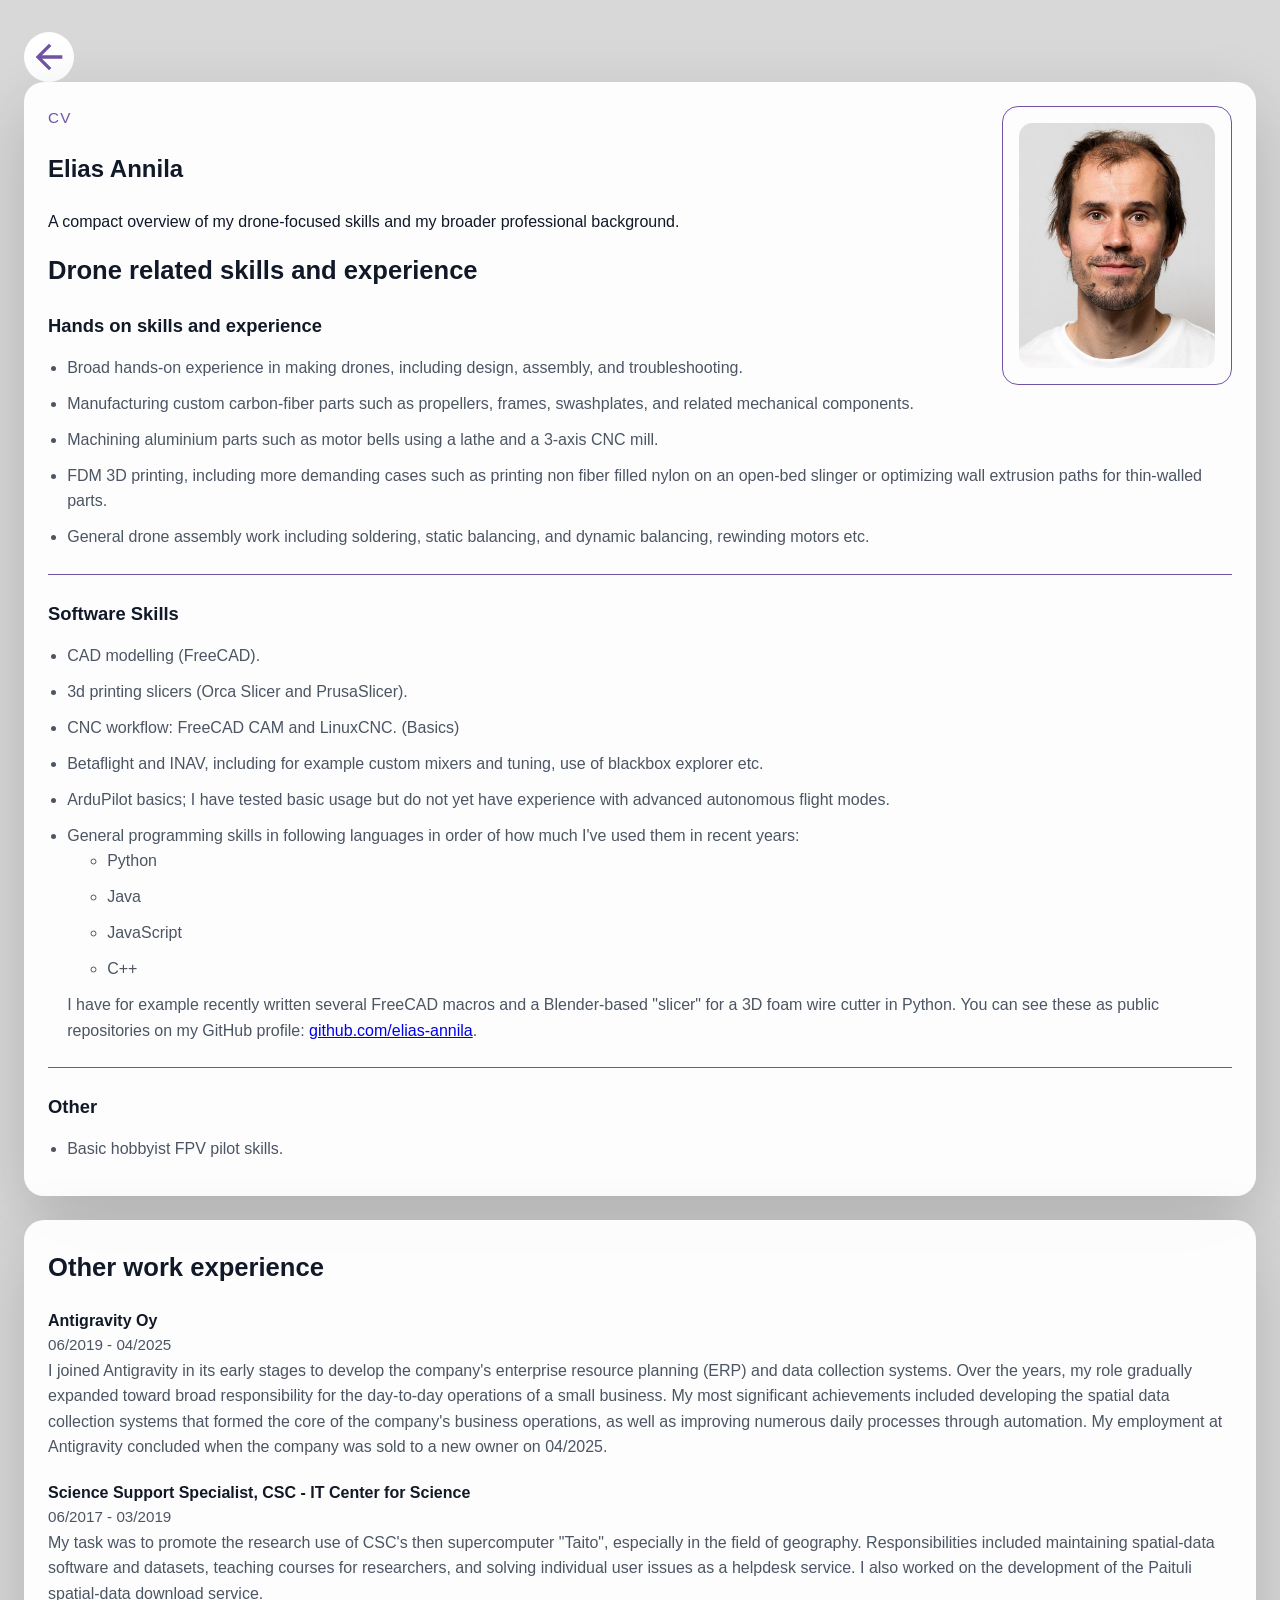
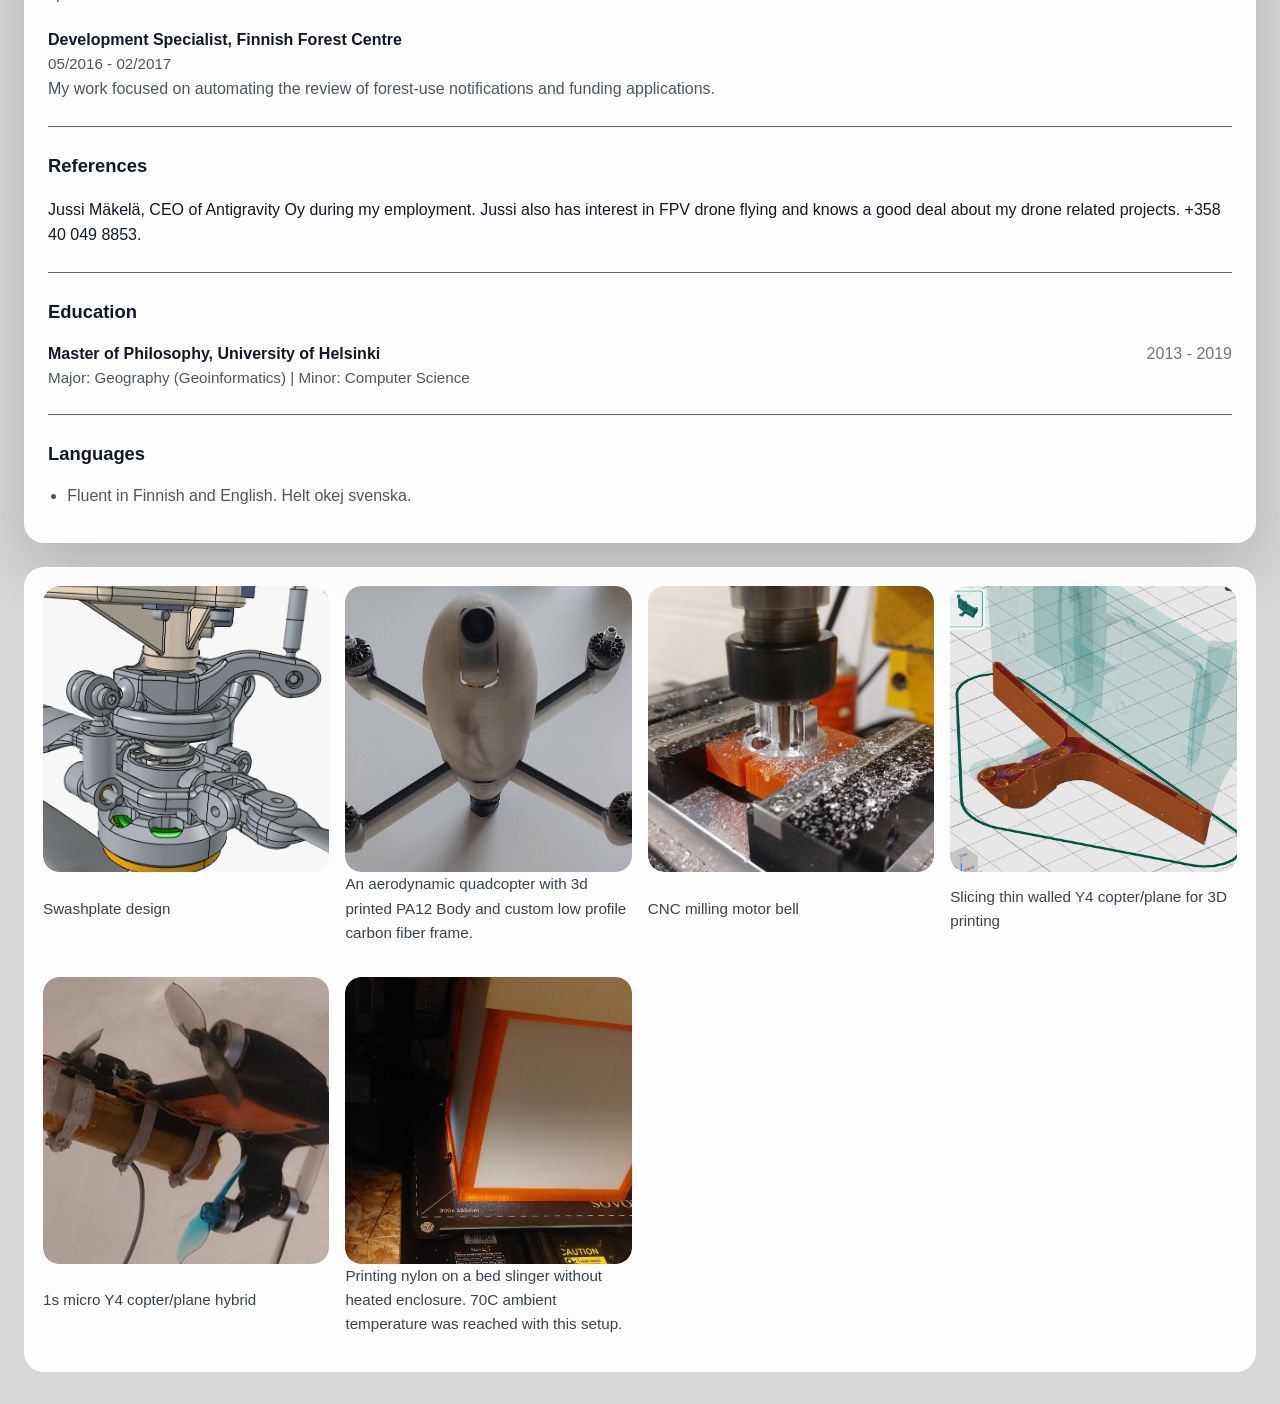
==== CV/index.html @ 9fe2676d "Initial commit with gitignore" ====
<!DOCTYPE html>
<html lang="en">
<head>
  <meta charset="UTF-8">
  <meta name="viewport" content="width=device-width, initial-scale=1.0">
  <title>Elias Annila - CV</title>
  <link rel="stylesheet" href="../styles.css">
  <script defer src="../script.js"></script>
</head>
<body>
  <main class="cv-page">
<a class="cv-home-link" href="../index.html" aria-label="Go back to start page">
  <svg xmlns="http://www.w3.org/2000/svg" viewBox="0 0 24 24" fill="currentColor">
    <path d="M20 11H7.83l5.59-5.59L12 4l-8 8 8 8 1.41-1.41L7.83 13H20v-2z"/>
  </svg>
</a>
    <div class="cv-layout">

     
      <div class="cv-sections">
        <section class="cv-card">
              <div class="cv-hero-copy">
        <aside class="cv-portrait-card cv-hero-portrait" aria-label="Portrait photo">
          <img src="EliasAnnila.jpeg" alt="Elias Annila portrait" class="cv-portrait-image">
        </aside>
                <p class="eyebrow">CV</p>
          <h1>Elias Annila</h1>
          <p>
            A compact overview of my drone-focused skills and my broader professional background.
          </p>
        </div>

      
          <div class="cv-section-header">
            <h2>Drone related skills and experience</h2>
          </div>

          <div class="cv-block">
            <h3>Hands on skills and experience</h3>
            <ul class="cv-list">
              <li>Broad hands-on experience in making drones, including design, assembly, and troubleshooting.</li>
              <li>Manufacturing custom carbon-fiber parts such as propellers, frames, swashplates, and related mechanical components.</li>
              <li>Machining aluminium parts such as motor bells using a lathe and a 3-axis CNC mill.</li>
              <li>FDM 3D printing, including more demanding cases such as printing non fiber filled nylon on an open-bed slinger or optimizing wall extrusion paths for thin-walled parts.</li>
              <li>General drone assembly work including soldering, static balancing, and dynamic balancing, rewinding motors etc.</li>
            </ul>
          </div>

          <div class="cv-block">
            <h3>Software Skills</h3>
            <ul class="cv-list">
              <li>CAD modelling (FreeCAD).</li>
              <li>3d printing slicers (Orca Slicer and PrusaSlicer).</li>
              <li>CNC workflow: FreeCAD CAM and LinuxCNC. (Basics)</li>
              <li>Betaflight and INAV, including for example custom mixers and tuning, use of blackbox explorer etc.</li>
              <li>ArduPilot basics; I have tested basic usage but do not yet have experience with advanced autonomous flight modes.</li>
              <li>General programming skills in following languages in order of how much I've used them in recent years:
                <ul>
                  <li>Python</li>
                  <li>Java</li>
                  <li>JavaScript</li>
                  <li>C++</li>
                </ul>
                I have for example recently written several FreeCAD macros and a Blender-based "slicer" for a 3D foam wire cutter in Python. You can see these as public repositories on my GitHub profile: <a href="https://github.com/elias-annila" target="_blank" rel="noopener">github.com/elias-annila</a>. 
              </li>
            </ul>
          </div>

          <div class="cv-block">
            <h3>Other</h3>
            <ul class="cv-list">
              <li>Basic hobbyist FPV pilot skills.</li>
            </ul>
          </div>

        </section>
        

        <section class="cv-card">
          <div class="cv-section-header">
            <h2>Other work experience</h2>
          </div>

          <div class="cv-block">
            <article class="cv-entry">
              <div class="cv-entry-header">
                <h4>Antigravity Oy</h4>
              </div>
              <p class="cv-entry-meta">06/2019 - 04/2025</p>
              <p>
               I joined Antigravity in its early stages to develop the company's enterprise resource planning (ERP) and data collection systems. Over the years, my role gradually expanded toward broad responsibility for the day-to-day operations of a small business.
                My most significant achievements included developing the spatial data collection systems that
                formed the core of the company's business operations, as well as improving numerous daily
                processes through automation. My employment at Antigravity concluded when the company was
                sold to a new owner on 04/2025.
              </p>
             
            </article>

            <article class="cv-entry">
              <div class="cv-entry-header">
                <h4>Science Support Specialist, CSC - IT Center for Science</h4>
              </div>
              <p class="cv-entry-meta">06/2017 - 03/2019</p>
              <p>
                My task was to promote the research use of CSC's then supercomputer "Taito", especially in the field of geography.
                Responsibilities included maintaining spatial-data software and datasets, teaching courses for researchers,
                and solving individual user issues as a helpdesk service. I also worked on the development of the Paituli spatial-data download service.
              </p>
            </article>

            <article class="cv-entry">
              <div class="cv-entry-header">
                <h4>Development Specialist, Finnish Forest Centre</h4>
              </div>
              <p class="cv-entry-meta">05/2016 - 02/2017</p>
              <p>
                My work focused on automating the review of forest-use notifications and funding applications.
              </p>
            </article>
          </div>
          <div class="cv-block">
            <h3>References</h3>
            <p>Jussi Mäkelä, CEO of Antigravity Oy during my employment. Jussi also has interest in FPV drone flying and knows a good deal about my drone related projects. +358 40 049 8853.</p>
          </div>
          <div class="cv-block">
            <h3>Education</h3>
            <article class="cv-entry">
              <div class="cv-entry-header">
                <h4>Master of Philosophy, University of Helsinki</h4>
                <span>2013 - 2019</span>
              </div>
              <p class="cv-entry-meta">Major: Geography (Geoinformatics) | Minor: Computer Science</p>
            </article>
          </div>
          <div class="cv-block">
            <h3>Languages</h3>
            <ul class="cv-list">
              <li>Fluent in Finnish and English. Helt okej svenska.</li>
            </ul>
          </div>
        </section>

        <section class="carousel-card cv-carousel-card" aria-label="Drone project images">

          <div class="cv-block carousel-viewport" data-carousel>
            <div class="carousel-track">
              <figure class="carousel-slide is-active">
                <img src="SwashplateCad.png" alt="Swhplate design">
                <figcaption>Swashplate design</figcaption>
              </figure>
              <figure class="carousel-slide">
                <img src="Interceptor.jpg" alt="Aerodynamic 3d printed shell">
                <figcaption>An aerodynamic quadcopter with 3d printed PA12 Body and custom low profile carbon fiber frame.</figcaption>
              </figure>
              <figure class="carousel-slide">
                <img src="3AxisCNC.jpg" alt="CNC Milling">
                <figcaption>CNC milling motor bell</figcaption>
              </figure>
               <figure class="carousel-slide">
                <img src="Y4Slicing.png" alt="Slicing thin walled part for 3D printing">
                <figcaption>Slicing thin walled Y4 copter/plane for 3D printing</figcaption>
              </figure> 
              <figure class="carousel-slide">
                <img src="Y4Ready.jpg" alt="Y4 copter/plane">
                <figcaption>1s micro Y4 copter/plane hybrid</figcaption>
              </figure>
            <figure class="carousel-slide">
                <img src="PrintingNylon.jpg" alt="Printing nylon on a bed slinger without heated enclosure">
                <figcaption>Printing nylon on a bed slinger without heated enclosure. 70C ambient temperature was reached with this setup.</figcaption>
              </figure>
            </div>
          </div>

    
        </section>
      </div>
    </div>

    <div id="detailPopup" class="detail-popup hidden" aria-hidden="true">
      <div class="detail-popup-content" role="dialog" aria-modal="true" aria-labelledby="detailTitle">
        <button id="detailCloseButton" class="detail-close-button" type="button" aria-label="Sulje">×</button>
        <div class="detail-card" id="detailCard">
          <h3 id="detailTitle">Klikkaa kuvaa nähdäksesi sen suurempana</h3>
          <p id="detailText">Klikkaa CV-karusellin kuvaa nähdäksesi sen suurempana.</p>

          <div id="detailMedia" class="detail-media">
            <img id="detailImage" class="detail-image" src="data:image/svg+xml,%3Csvg xmlns='http://www.w3.org/2000/svg' viewBox='0 0 640 360'%3E%3Crect width='640' height='360' fill='%231e293b'/%3E%3Ctext x='50%25' y='50%25' dominant-baseline='middle' text-anchor='middle' fill='%23cbd5e1' font-family='Inter,sans-serif' font-size='32'%3EPlaceholder%3C/text%3E%3C/svg%3E" alt="Hover image placeholder">
          </div>
        </div>
      </div>
    </div>
 
  </main>   
</body>
</html>
---- styles.css ----
/*
:root {
  color-scheme: dark;
  --color-bg-page: #071024;
  --color-bg-page: #071024;
  --color-bg-surface: #0f172a;
  --color-bg-panel: var(--color-bg-surface);
  --color-text-main: #ffffff;
  --color-text-muted-1: #cbd5e1;
  --color-text-muted-2: #d1d5db;
  --color-text-muted-3: #94a3b8;
  
  color: var(--color-text-main);
  background: #f7f7f7;
  font-family: Inter, system-ui, -apple-system, BlinkMacSystemFont, "Segoe UI", sans-serif;
  font-size: 16px;
  line-height: 1.6;
}
  */

 /* ==========================================
   DEFAULT THEME: Neutral Dark
   ========================================== */
:root {
  color-scheme: light;
  --color-bg-page: #d8d8d8;
  --color-bg-surface: #ffffff;
  --color-text-main: #111827;
  --color-text-muted-1: #374151;
  --color-text-muted-2: #4b5563;
  --color-text-muted-3: #6b7280;
  
  /* New Accent Variables */
  --color-accent: #ececec;       
  --color-accent-text: #7153a5
  ;  
  color: var(--color-text-main);
  background: var(--color-bg-page);
  font-family: Inter, sans-serif;
  font-size: 16px;
  line-height: 1.6;
}

* {
  box-sizing: border-box;
}

body {
  margin: 0;
  min-height: 100vh;
  overflow-x: hidden;
  background: var(--color-bg-page);
}

img {
  max-width: 100%;
  display: block;
}

button,
button:focus {
  font: inherit;
}

.container {
  width: min(1600px, calc(100% - 2rem));
  margin: 0 auto;
}

.eyebrow {
  margin: 0 0 0.5rem;
  color: var(--color-accent-text);
  font-size: 0.95rem;
  letter-spacing: 0.08em;
  text-transform: uppercase;
}

.hero-copy h1,
.site-header h1 {
  margin: 0;
  font-size: clamp(2rem, 3vw, 3rem);
}

.intro {
  max-width: 760px;
  margin: 0.8rem 0 0;
  color: var(--color-text-muted-2);
}

.hero {
  min-height: 100vh;
  padding: 1rem;
  display: grid;
  align-items: center;
}

.landing-page {
  min-height: 100vh;
  padding: 2rem 1.5rem;
  background: var(--color-bg-page);
  display: grid;
  place-items: center;
}

.landing-layout {
  width: min(1180px, 100%);
  display: grid;
  gap: 1.5rem;
}

.landing-header {
  background: color-mix(in srgb, var(--color-bg-surface) 94%, transparent);
  border-radius: 1.5rem;
  padding: 2rem;
  color: var(--color-text-main);
  box-shadow: 0 30px 80px rgba(0, 0, 0, 0.18);
}

.landing-header h1 {
  margin: 0 0 1rem;
  font-size: clamp(2.2rem, 3vw, 4rem);
}

.landing-header p {
  margin: 0;
  color: var(--color-text-muted-1);
  max-width: 42rem;
}

.project-grid {
  display: grid;
  grid-template-columns: repeat(auto-fit, minmax(260px, 1fr));
  gap: 1.5rem;
}

.project-card {
  display: grid;
  grid-template-rows: auto 1fr;
  gap: 1rem;
  padding: 1rem;
  border-radius: 1.25rem;
  text-decoration: none;
  background: color-mix(in srgb, var(--color-bg-surface) 94%, transparent);
  color: var(--color-text-main);
  box-shadow: 0 30px 80px rgba(0, 0, 0, 0.18);
  transition: transform 0.2s ease, box-shadow 0.2s ease;
}

.project-card:hover {
  transform: translateY(-3px);
  box-shadow: 0 34px 90px rgba(0, 0, 0, 0.22);
}

.project-card img {
  width: 100%;
  border-radius: 1rem;
  object-fit: cover;
  aspect-ratio: 1;
}

.project-card h2 {
  margin: 0 0 0.5rem;
}

.project-card p {
  margin: 0;
  color: var(--color-text-muted-1);
}

.project-card.placeholder {
  align-items: center;
  justify-items: center;
  text-align: center;
}

.cv-page {
  min-height: 100vh;
  padding: 2rem 1.5rem;
  background: var(--color-bg-page);
}

.cv-layout {
  width: min(1280px, 100%);
  margin: 0 auto;
  display: grid;
  gap: 1.5rem;
}

.cv-hero {
  display: grid;
  grid-template-columns: minmax(0, 1fr) minmax(180px, 250px);
  gap: 1.25rem;
  align-items: start;
}

.cv-hero-copy {
  min-width: 0;
}

.cv-hero p {
  margin: 0;
  color: var(--color-text-muted-1);
  max-width: 64rem;
}
.cv-home-link {
  width: 50px;
  height: 50px;
  border-radius: 50%;
  padding: 5px;
  background:var(--color-bg-surface);
  color: var(--color-accent-text);
  font-weight: 600;
  transition: background 0.2s ease, transform 0.2s ease;
  display: block;
}

.cv-home-link:hover,
.cv-home-link:focus-visible {
  background: color-mix(in srgb, var(--color-accent) 28%, transparent);
  transform: translateY(-1px);
}

.cv-hero-portrait {
  width: min(100%, 230px);
  padding: 0.85rem;
  float:right;
}

.cv-sections {
  display: flex;
  flex-direction: column;
  gap: 1.5rem;
}

.cv-card {
  padding: 1.5rem;
  border-radius: 1.25rem;
  background: color-mix(in srgb, var(--color-bg-surface) 94%, transparent);
  backdrop-filter: blur(12px);
  box-shadow: 0 26px 70px rgba(0, 0, 0, 0.18);
}

.cv-section-header {
  margin-bottom: 1.25rem;
}

.cv-section-header h2 {
  margin: 0.15rem 0 0;
  font-size: clamp(1.6rem, 2vw, 2.15rem);
}

.cv-skill-layout {
  display: grid;
  grid-template-columns: 1fr;
  gap: 1.5rem;
  align-items: start;
}

.cv-skill-content {
  min-width: 0;
}

.cv-carousel-card {
  gap: 1rem;
}

.cv-carousel-card .carousel-slide video,
.cv-carousel-card .carousel-slide img {
  aspect-ratio: 1;
  object-fit: cover;
  width:auto  ;
  border-radius: 1rem;
}



.cv-portrait-card {
  margin: 0;
  padding: 1rem;
  border-radius: 1rem;
  background: color-mix(in srgb, var(--color-bg-panel) 36%, transparent);
  border: 1px solid var(--color-accent-text);
}

.cv-portrait-image {
  width: 100%;
  aspect-ratio: 4 / 5;
  object-fit: cover;
  border-radius: 0.85rem;
}

.cv-portrait-caption {
  margin: 0.75rem 0 0;
  color: var(--color-text-muted-3);
  font-size: 0.95rem;
}

.cv-block + .cv-block {
  margin-top: 1.5rem;
  padding-top: 1.5rem;
  border-top: 1px solid var(--color-accent-text);
}

.cv-block h3 {
  margin: 0 0 0.9rem;
  font-size: 1.15rem;
}

.cv-list {
  margin: 0;
  padding-left: 1.2rem;
  color: var(--color-text-muted-2);
}

.cv-list li {
  margin-bottom: 0.65rem;
}

.cv-entry + .cv-entry {
  margin-top: 1.25rem;
}

.cv-entry-header {
  display: flex;
  justify-content: space-between;
  gap: 1rem;
  align-items: baseline;
  flex-wrap: wrap;
}

.cv-entry-header h4 {
  margin: 0;
  font-size: 1rem;
}

.cv-entry-header span,
.cv-entry-meta,
.cv-note {
  color: var(--color-text-muted-3);
}

.cv-entry-meta {
  margin: 0.25rem 0 0.75rem;
  font-size: 0.95rem;
}

.cv-entry p {
  margin: 0;
  color: var(--color-text-muted-2);
}

.cv-note {
  margin-top: 0.75rem;
  font-size: 0.95rem;
}

.placeholder-icon {
  width: 3.5rem;
  height: 3.5rem;
  display: grid;
  place-items: center;
  border-radius: 999px;
  background: rgba(59, 130, 246, 0.18);
  color: #93c5fd;
  font-size: 1.5rem;
  margin: 0 auto;
}
.image-panel {
  /* CRITICAL: Establishes the coordinate system for your overlay buttons */
  position: relative;    
  
  width: 100%; 
  
  /* FIX: Tells CSS Grid NOT to stretch this container vertically. 
     The height will now collapse to match the image's exact pixel height. */
  align-self: start;   /* Centers the image vertically on wide screens. Use 'start' if you prefer it top-aligned. */
  
  /* Reset flex properties from the previous step if any remain */
  display: block;       
}

.hero-image {
  display: block;
  width: 100%;          /* Stays full width of the grid column */
  height: auto;         /* Forces the correct natural aspect ratio height */
  border-radius: 1rem;
}
.overview-card,
.carousel-card,
.detail-card {
  border-radius: 1.25rem;
  padding: 1.2rem;
  background: color-mix(in srgb, var(--color-bg-surface) 94%, transparent);
  
  backdrop-filter: blur(12px);
}

.overview-card h2,
.detail-card h3 {
  margin-top: 0;
}

.carousel-card {
  display: grid;
  gap: 1rem;
  min-height: 0;
}

.carousel-header {
  display: flex;
  align-items: center;
  justify-content: space-between;
  gap: 1rem;
}

.carousel-header h2 {
  margin: 0;
  font-size: 1.35rem;
}

.carousel-controls {
  display: inline-flex;
  gap: 0.5rem;
}

.carousel-button {
  width: 2.5rem;
  height: 2.5rem;
  border: none;
  border-radius: 999px;
  background: rgba(255, 255, 255, 0.08);
  color: var(--color-text-main);
  cursor: pointer;
  font-size: 1.5rem;
  line-height: 1;
  display: grid;
  place-items: center;
  transition: background 0.2s ease, transform 0.2s ease;
}

.carousel-button:hover,
.carousel-button:focus-visible {
  background: rgba(255, 255, 255, 0.16);
  transform: translateY(-1px);
}

.carousel-button:focus-visible {
  outline: 3px solid #93c5fd;
  outline-offset: 2px;
}

.carousel-viewport {
  position: relative;
  overflow: hidden;
  border-radius: 1rem;
    background: color-mix(in srgb, var(--color-bg-panel) 36%, transparent);

}

.carousel-track {
  display: grid;
  transition: transform 0.45s ease;
  will-change: transform;
  width:100%;
  flex-wrap: wrap;
  gap:1rem;
  justify-content: space-between;
  grid-template-columns: repeat(auto-fit, minmax(240px, 1fr));
}

.carousel-slide {
  margin: 0 0 1rem 0;
  display: grid;
  padding: 0;
  min-width:240px;
}

.carousel-slide .video-wrapper,
.carousel-slide img {
  width: 100%;
  aspect-ratio: 1;
  object-fit: cover;
  border-radius: 1rem;
  cursor: pointer;
  transition: transform 0.2s ease, box-shadow 0.2s ease;
  position: relative;
  overflow: hidden;
  transform: translateZ(0); 
  -webkit-mask-image: -webkit-radial-gradient(white, black);
}

.carousel-card .carousel-slide .video-wrapper video {
  display: block;
  width: 100%;
  height: 100%;
  object-fit: cover;
  border-radius: 1rem;
}

.carousel-card .carousel-slide .pie-chart {
  display: block;
  
  max-height: 320px;
  object-fit: cover;
  }

.carousel-card .carousel-slide .pie-container {
  display: block;
  
  max-height: 320px;
  object-fit: cover;
  border-radius: 1rem;
  }


/* The background layer over the video */
.play-button-overlay {
  position: absolute;
  top: 0;
  left: 0;
  width: 100%;
  height: 100%;
  
  /* Reduced dimming slightly so it's less noticed */
  background: rgba(0, 0, 0, 0.1); 
  
  display: flex;
  align-items: center;
  justify-content: center;
  transition: background 0.2s ease;
  
  /* CRITICAL: Allows click events to pass right through to the video/slide */
  pointer-events: none; 
  border-radius: inherit;
}

/* The refined, less intrusive play button icon */
.play-button-overlay::after {
  content: '';
  
  /* SHRUNK SIZE: from 50px to 36px */
  width: 50px;
  height: 50px;
  
  /* MORE TRANSPARENT: changed fill to very transparent white */
  background-color: rgba(255, 255, 255, 0.2); 
  
  /* Added a subtle white border to give it definition against light videos */
  border: 1.5px solid rgba(255, 255, 255, 0.5);
  border-radius: 50%;
  
  /* REMOVED heavy shadow */
  box-shadow: none; 
  
  /* SVG updated: changed fill='%23ffffff' (white) instead of black */
  background-image: url("data:image/svg+xml,%3Csvg xmlns='http://www.w3.org/2000/svg' viewBox='0 0 24 24' fill='%23ffffff'%3E%3Cpath d='M8 5v14l11-7z'/%3E%3C/svg%3E");
  background-repeat: no-repeat;
  
  /* SHRUNK arrow size inside the circle */
  background-size: 30px; 
  background-position: calc(50% + 1.5px) center; /* Optically centers the smaller arrow */
  
  transition: all 0.2s ease;
}

/* Subtle hover effects when a user hovers over the slide */
.carousel-slide:hover .play-button-overlay {
  background: rgba(0, 0, 0, 0.2);
}

.carousel-slide:hover .play-button-overlay::after {
  background-color: rgba(255, 255, 255, 0.4);
  transform: scale(1.05); /* very slight scale for feedback */
}

.carousel-slide .video-wrapper:hover,
.carousel-slide img:hover,
.carousel-slide img:focus-visible {
  transform: scale(1.01);
  box-shadow: 0 14px 32px rgba(0, 0, 0, 0.28);
}

.carousel-slide img:focus-visible {
  outline: 3px solid var(--color-accent);
  outline-offset: 3px;
}

.carousel-slide figcaption {
  margin: 0;
  color: var(--color-text-muted-1);
  font-size: 0.95rem;
}

.carousel-indicators {
  display: flex;
  flex-wrap: wrap;
  align-items: center;
  justify-content: center;
  gap: 0.5rem;
}

.carousel-indicator {
  width: 0.75rem;
  height: 0.75rem;
  padding: 0;
  border: none;
  border-radius: 999px;
  background: rgba(148, 163, 184, 0.45);
  cursor: pointer;
  transition: transform 0.2s ease, background 0.2s ease, width 0.2s ease;
}

.carousel-indicator:hover,
.carousel-indicator:focus-visible {
  background: var(color-accent);
  transform: scale(1.08);
}

.carousel-indicator.is-active {
  width: 1.75rem;
  background: #93c5fd;
}

.overview-card h2 {
  font-size: 1.35rem;
  margin-bottom: 1rem;
}

.overview-list {
  margin: 0;
  padding-left: 1.2rem;
}

.overview-list li {
  margin-bottom: 0.65rem;
  color: var(--color-text-muted-2);
}


.detail-card {
  color: var(--color-text-main);
  min-height: 0;
  overflow: auto;
  max-height: calc(100vh - 6rem);
}

.detail-card h3 {
  font-size: 1.25rem;
}

.detail-card p {
  margin: 1rem 0 0;
  color: var(--color-text-muted-1);
}

.detail-media {
  display: flex;
  flex-wrap: wrap;
  gap: 0.75rem;
  align-items: flex-start;
}

.detail-carousel-shell {
  width: 100%;
  display: grid;
  gap: 1rem;
}

.detail-carousel-controls {
  display: flex;
  justify-content: space-between;
  gap: 0.75rem;
}

.detail-carousel-viewport {
  overflow: hidden;
  border-radius: 1rem;
  background: color-mix(in srgb, var(--color-bg-panel) 50%, transparent);

}

.detail-carousel-track {
  display: flex;
  transition: transform 0.45s ease;
  will-change: transform;
}

.detail-carousel-slide {
  min-width: 100%;
  margin: 0;
}

.detail-carousel-slide .detail-image {
  width: 100%;
  max-height: min(70vh, 760px);
  object-fit: contain;
  margin: 0;
  background: color-mix(in srgb, var(--color-bg-panel) 20%, transparent);
}

.detail-carousel-indicators {
  display: flex;
  flex-wrap: wrap;
  align-items: center;
  justify-content: center;
  gap: 0.5rem;
}

.detail-popup {
  position: fixed;
  inset: 0;
  display: grid;
  place-items: center;
    background: color-mix(in srgb, var(--color-bg-page) 94%, transparent);

  padding: 1rem;
  z-index: 9999;
}

.detail-popup.hidden {
  display: none;
}

.detail-popup-content {
  position: relative;
  width: min(1140px, 100%);
  max-height: calc(100vh - 2rem);
  overflow: auto;
}

.detail-close-button {
  position: absolute;
  z-index: 10;
  top: 1rem;
  right: 1rem;
  width: 2.5rem;
  height: 2.5rem;
  border: none;
  border-radius: 999px;
  background: rgba(255, 255, 255, 0.1);
  color: var(--color-text-main);
  font-size: 1.4rem;
  line-height: 1;
  display: grid;
  place-items: center;
  cursor: pointer;
}

.detail-close-button:hover,
.detail-close-button:focus-visible {
  background: rgba(255, 255, 255, 0.18);
}

.no-scroll {
  overflow: hidden;
}

.detail-image,
.detail-video {
  max-width: 100%;
  max-height: 320px ;
  object-fit: cover;
  border-radius: 0.9rem;
  margin: 1rem 0 0;
  display: inline-block;
}

.detail-video {
  display: none;
}

.image-wrapper {
  position: relative;
}
.hotspot {
  position: absolute;
  border: none;
  /* Mixes the theme's accent color with transparency dynamically */
  background: color-mix(in srgb, var(--color-bg-surface) 92%, transparent);
  color: var(--color-accent-text);
  cursor: pointer;
  transition: transform 0.2s ease, box-shadow 0.2s ease;
  /* Dynamic glowing shadow based on the active theme accent */
  box-shadow: 0 18px 36px color-mix(in srgb, var(--color-accent) 25%, transparent);
  display: inline-flex;
  align-items: center;
  gap: 0.55rem;
  padding: 0.75rem 0.9rem;
  border-radius: 999px;
}


  .hotspot .hotspot-content {
  display: none; /* Keeps it hidden until JS reads it */
  }

.hotspot:hover,
.hotspot:focus-visible {
  transform: scale(1.05);
  /* Dynamically increases the shadow glow using the active theme's accent */
  box-shadow: 0 20px 40px color-mix(in srgb, var(--color-accent) 35%, transparent);
}

.hotspot:focus-visible {
  /* Replaced the light blue (#93c5fd) with the theme's crisp accent color */
  outline: 3px solid var(--color-accent);
}

.hotspot-index {
  width: 2rem;
  height: 2rem;
  min-width: 2rem;
  display: grid;
  place-items: center;
  /* Uses the main text color at 15% opacity so it's perfectly visible on BOTH light and dark themes */
  background: color-mix(in srgb, var(--color-text-main) 15%, transparent);
  border-radius: 999px;
}
.hotspot-name {
  white-space: nowrap;
  font-size: 0.95rem;
  line-height: 1.1;
  display: none; /* Hidden by default, shown on medium+ screens via media query */
}


/* ==========================================
   1. SMALL SCREENS (Mobile / Default)
   Stack: Image -> Overview -> Carousel
   ========================================== */
.hero-grid {
  display: grid;
  grid-template-columns: 1fr;
  /* Define the layout like a text map */
  grid-template-areas:
    "image"
    "overview"
    "carousel";
  gap: 1.5rem;
  padding: 1rem;
}

/* Assign each element to its named area mapping */
.overview-card { grid-area: overview; }
.carousel-card { grid-area: carousel; }
.image-panel   { grid-area: image; }


/* ==========================================
   2. MEDIUM SCREENS (Tablets / Small Laptops)
   Top Row: Overview (Left) | Image Panel (Right)
   Bottom Row: Carousel spans full width
   ========================================== */
@media (min-width: 1000px) and (max-width: 1399px) {
  .hero-grid {
    grid-template-columns: 1fr 1fr; /* 2 equal columns */
    grid-template-areas:
      "overview image"
      "carousel carousel"; /* Carousel spans both columns */
  }

  .hotspot-index{
      display:none;
  }

  .hotspot-name {
    display: block;
  }

}


/* ==========================================
   3. WIDE SCREENS (Desktop / Original Layout)
   Left Column: Overview & Carousel stacked
   Right Column: Image Panel spanning the full height
   ========================================== */
@media (min-width: 1400px) {
  
  .cv-home-link{
      position: fixed;
  top:1rem;
  left:1rem;

  }
   .hero-grid {
    grid-template-columns: 0.8fr 1.2fr; 
    grid-template-areas:
      "overview image"
      "carousel carousel"; /* Carousel spans both columns */
    max-width: 1250px;

    margin: 0 auto;
  }


  .hotspot-index{
      display:none;
  }

  .hotspot-name {
    display: block;
  }

}

@media (max-width: 860px) {
  .hero {
    padding: 1rem;
  }

  .image-panel {
    height: auto;
    min-height: 240px;
  }

  .hero-image {
    height: 100%;
  }

  .overview-card,
  .carousel-card,
  .detail-card {
    padding: 1rem;
  }


  .hotspot {
    padding: 0.65rem 0.8rem;
  }

  .detail-popup {
    padding: 0.5rem;
  }

  .detail-popup-content {
    width: 100%;
    max-height: calc(100dvh - 1rem);
  }

  .detail-card {
    max-height: none;
    overflow: visible;
  }

  .detail-carousel-controls {
    flex-direction: row;
    justify-content: space-between;
  }

  .detail-carousel-slide .detail-image {
    max-height: 52dvh;
  }
}

@media (max-width: 720px) {
 

  .carousel-header {
    flex-direction: column;
    align-items: flex-start;
  }

  .carousel-controls {
    width: 100%;
    justify-content: flex-start;
  }

  .carousel-indicators,
  .detail-carousel-indicators {
    justify-content: center;
  }

  .carousel-button {
    width: 2.25rem;
    height: 2.25rem;
  }

  .detail-close-button {
    top: 0.75rem;
    right: 0.75rem;
    width: 2.25rem;
    height: 2.25rem;
  }

  .cv-page {
    padding: 1rem;
  }

  .cv-hero {
    grid-template-columns: 1fr;
  }

  .cv-hero-portrait {
    justify-self: start;
    width: min(100%, 280px);
  }

  .cv-card,
  .cv-hero {
    padding: 1rem;
  }


  .cv-skill-layout {
    grid-template-columns: 1fr;
  }

  .cv-portrait-card {
    order: -1;
  }

  .cv-entry-header {
    flex-direction: column;
    align-items: flex-start;
  }
}
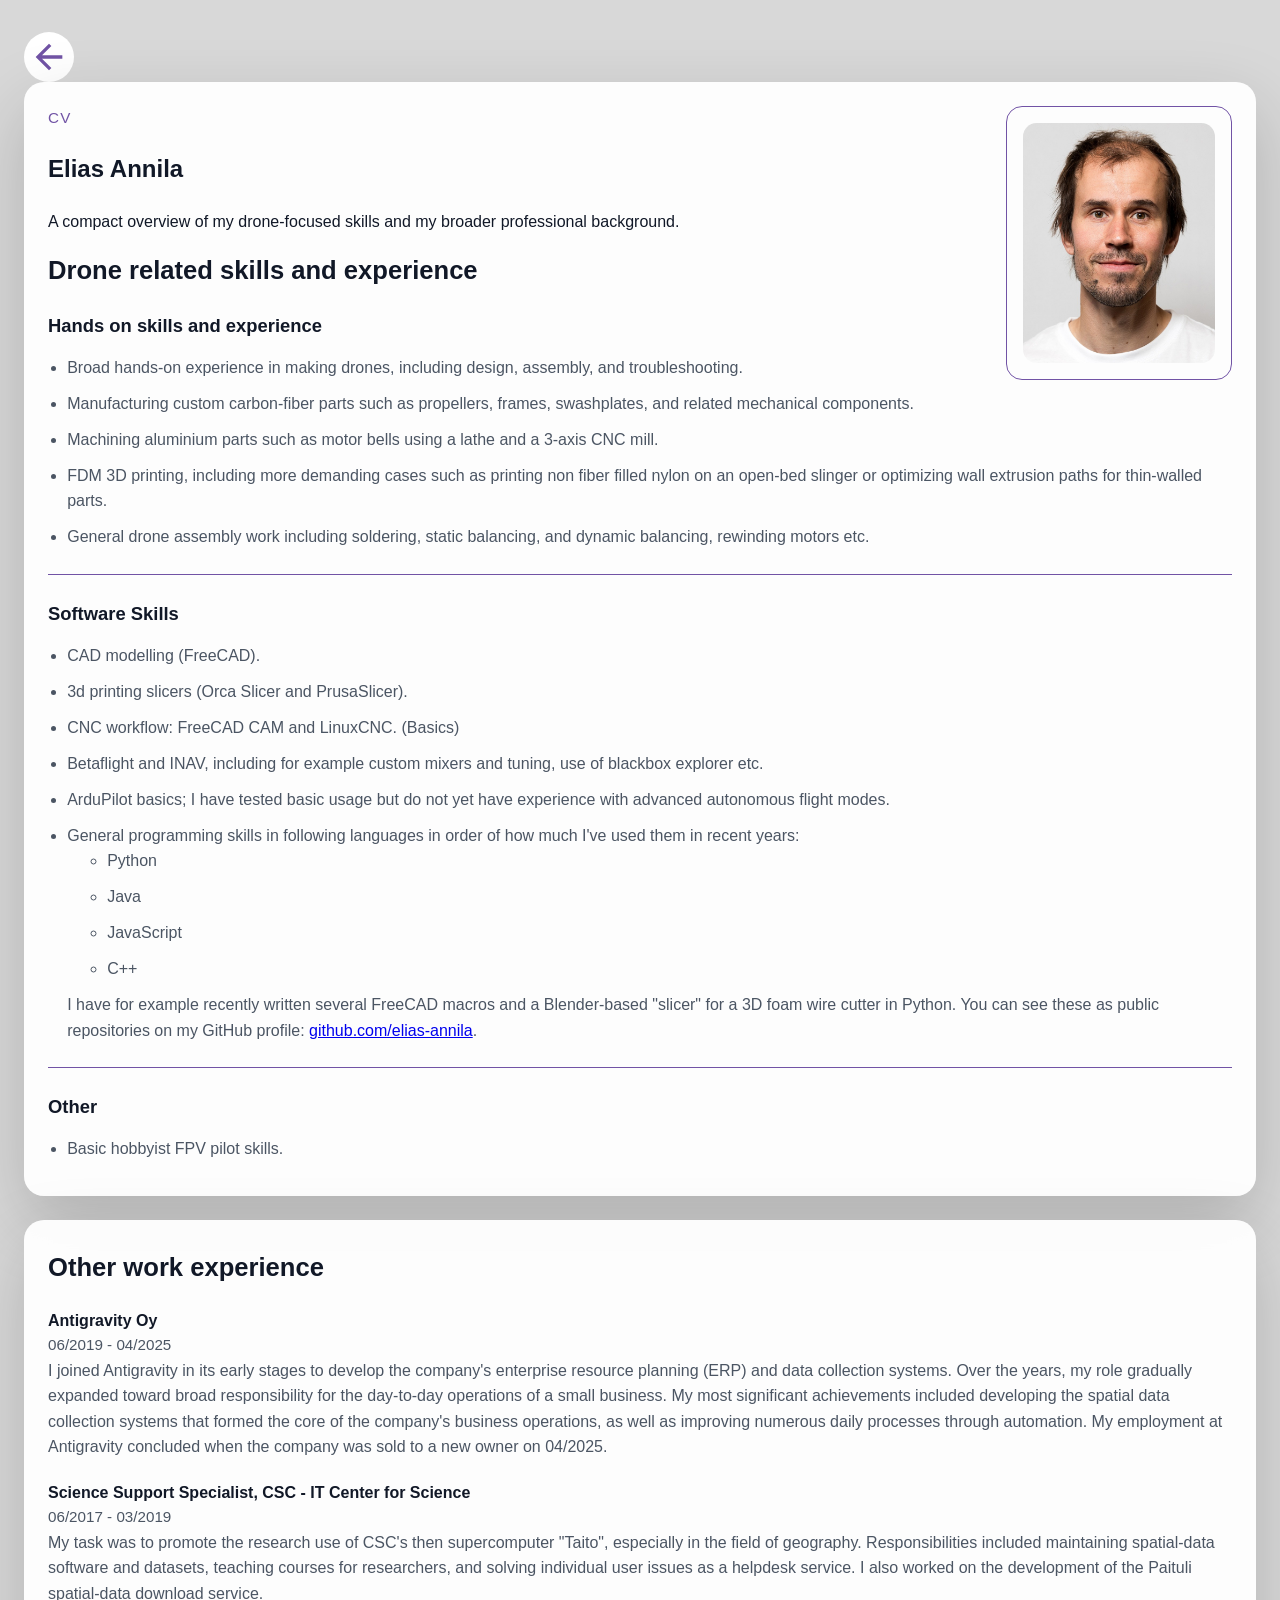
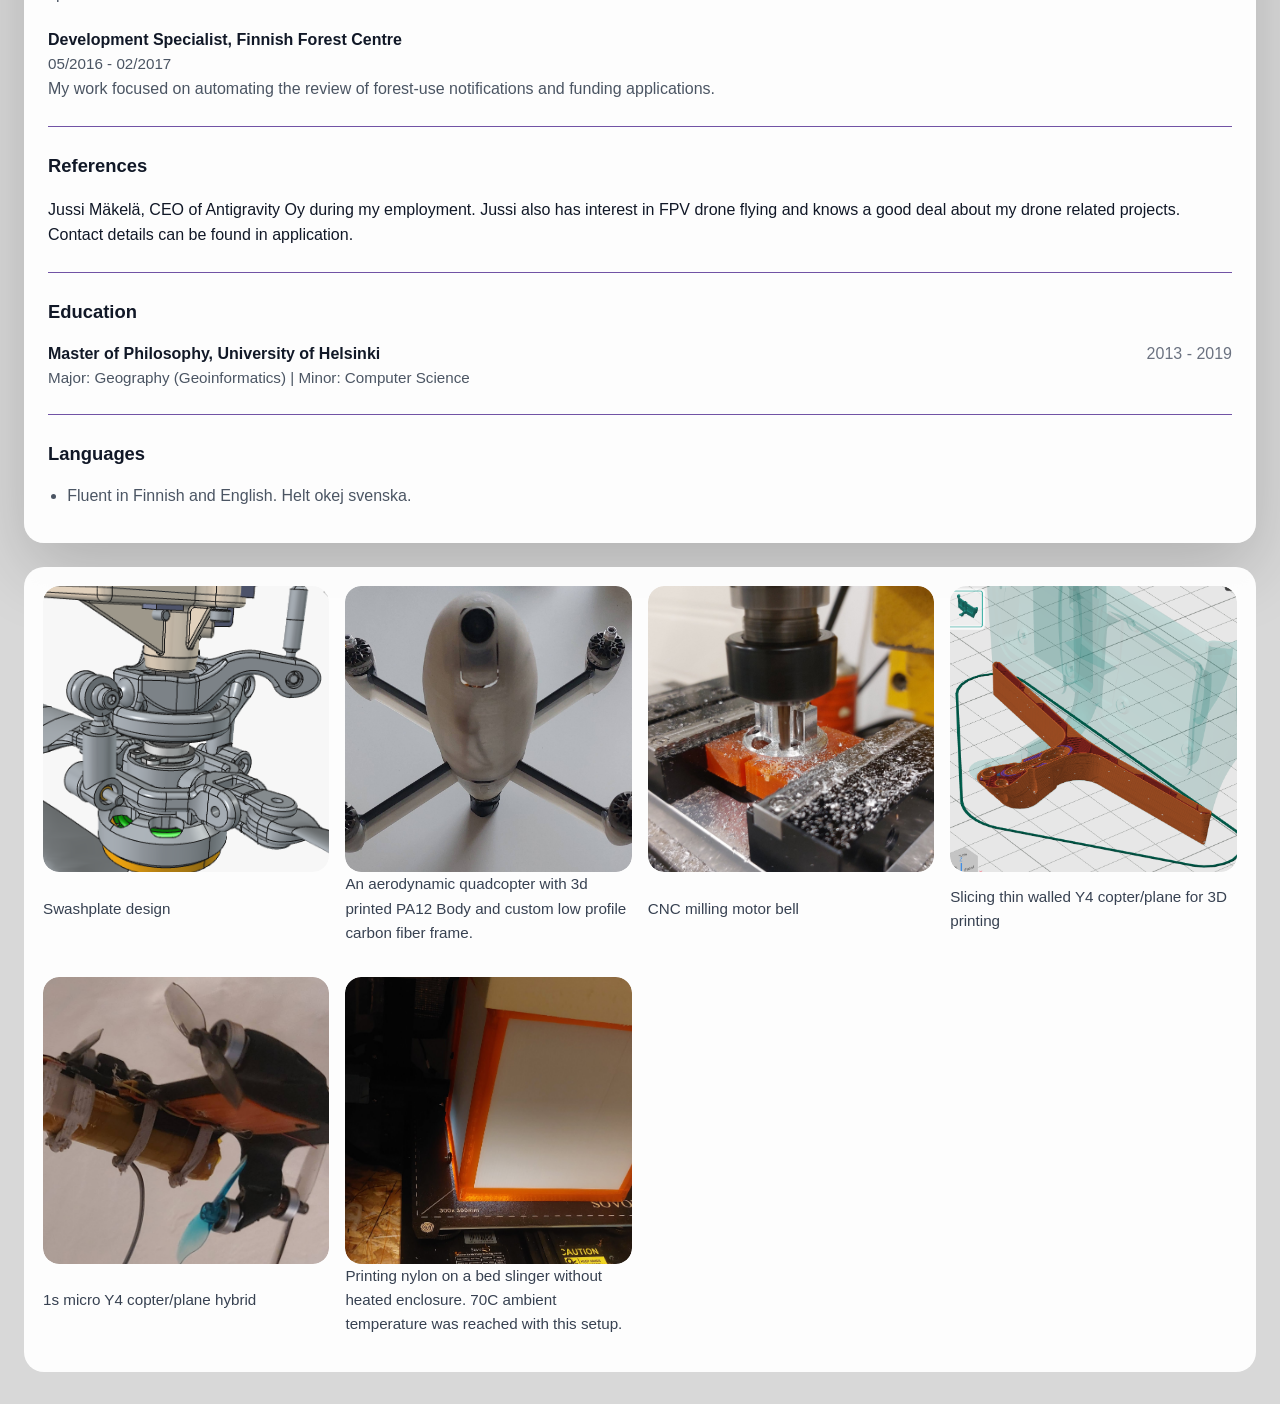
==== commit 41411fea: "edit cv" ====
--- a/CV/index.html
+++ b/CV/index.html
@@ -121,7 +121,7 @@
           </div>
           <div class="cv-block">
             <h3>References</h3>
-            <p>Jussi Mäkelä, CEO of Antigravity Oy during my employment. Jussi also has interest in FPV drone flying and knows a good deal about my drone related projects. +358 40 049 8853.</p>
+            <p>Jussi Mäkelä, CEO of Antigravity Oy during my employment. Jussi also has interest in FPV drone flying and knows a good deal about my drone related projects. Contact details can be found in application.</p>
           </div>
           <div class="cv-block">
             <h3>Education</h3>
--- a/styles.css
+++ b/styles.css
@@ -103,7 +103,7 @@
 }
 
 .landing-layout {
-  width: min(1180px, 100%);
+  width: min(1024px, 100%);
   display: grid;
   gap: 1.5rem;
 }
@@ -221,7 +221,6 @@
 }
 
 .cv-hero-portrait {
-  width: min(100%, 230px);
   padding: 0.85rem;
   float:right;
 }
@@ -287,6 +286,7 @@
   aspect-ratio: 4 / 5;
   object-fit: cover;
   border-radius: 0.85rem;
+  max-width:min(15vw, 230px);
 }
 
 .cv-portrait-caption {
@@ -737,18 +737,12 @@
   height: 2.5rem;
   border: none;
   border-radius: 999px;
-  background: rgba(255, 255, 255, 0.1);
-  color: var(--color-text-main);
+  color: var(--color-accent-text);
   font-size: 1.4rem;
   line-height: 1;
   display: grid;
   place-items: center;
   cursor: pointer;
-}
-
-.detail-close-button:hover,
-.detail-close-button:focus-visible {
-  background: rgba(255, 255, 255, 0.18);
 }
 
 .no-scroll {
@@ -993,7 +987,6 @@
 
   .cv-hero-portrait {
     justify-self: start;
-    width: min(100%, 280px);
   }
 
   .cv-card,
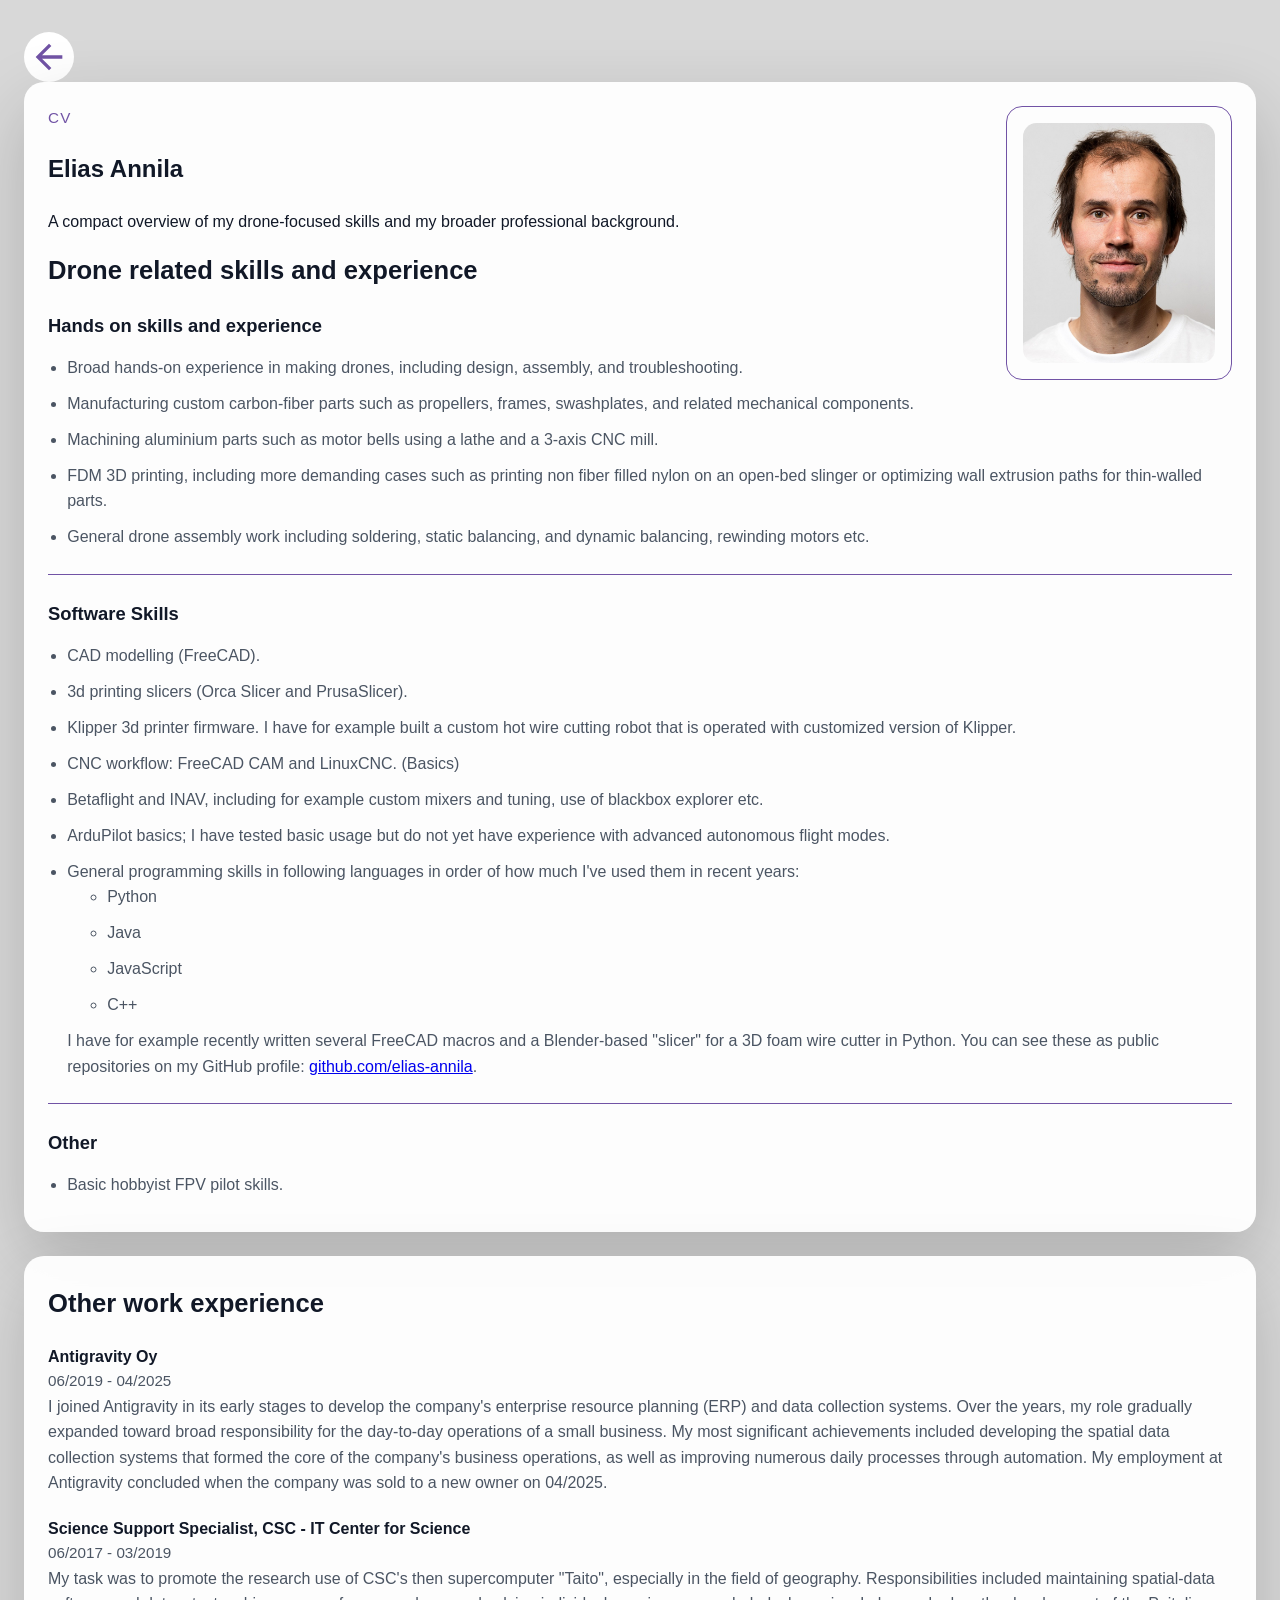
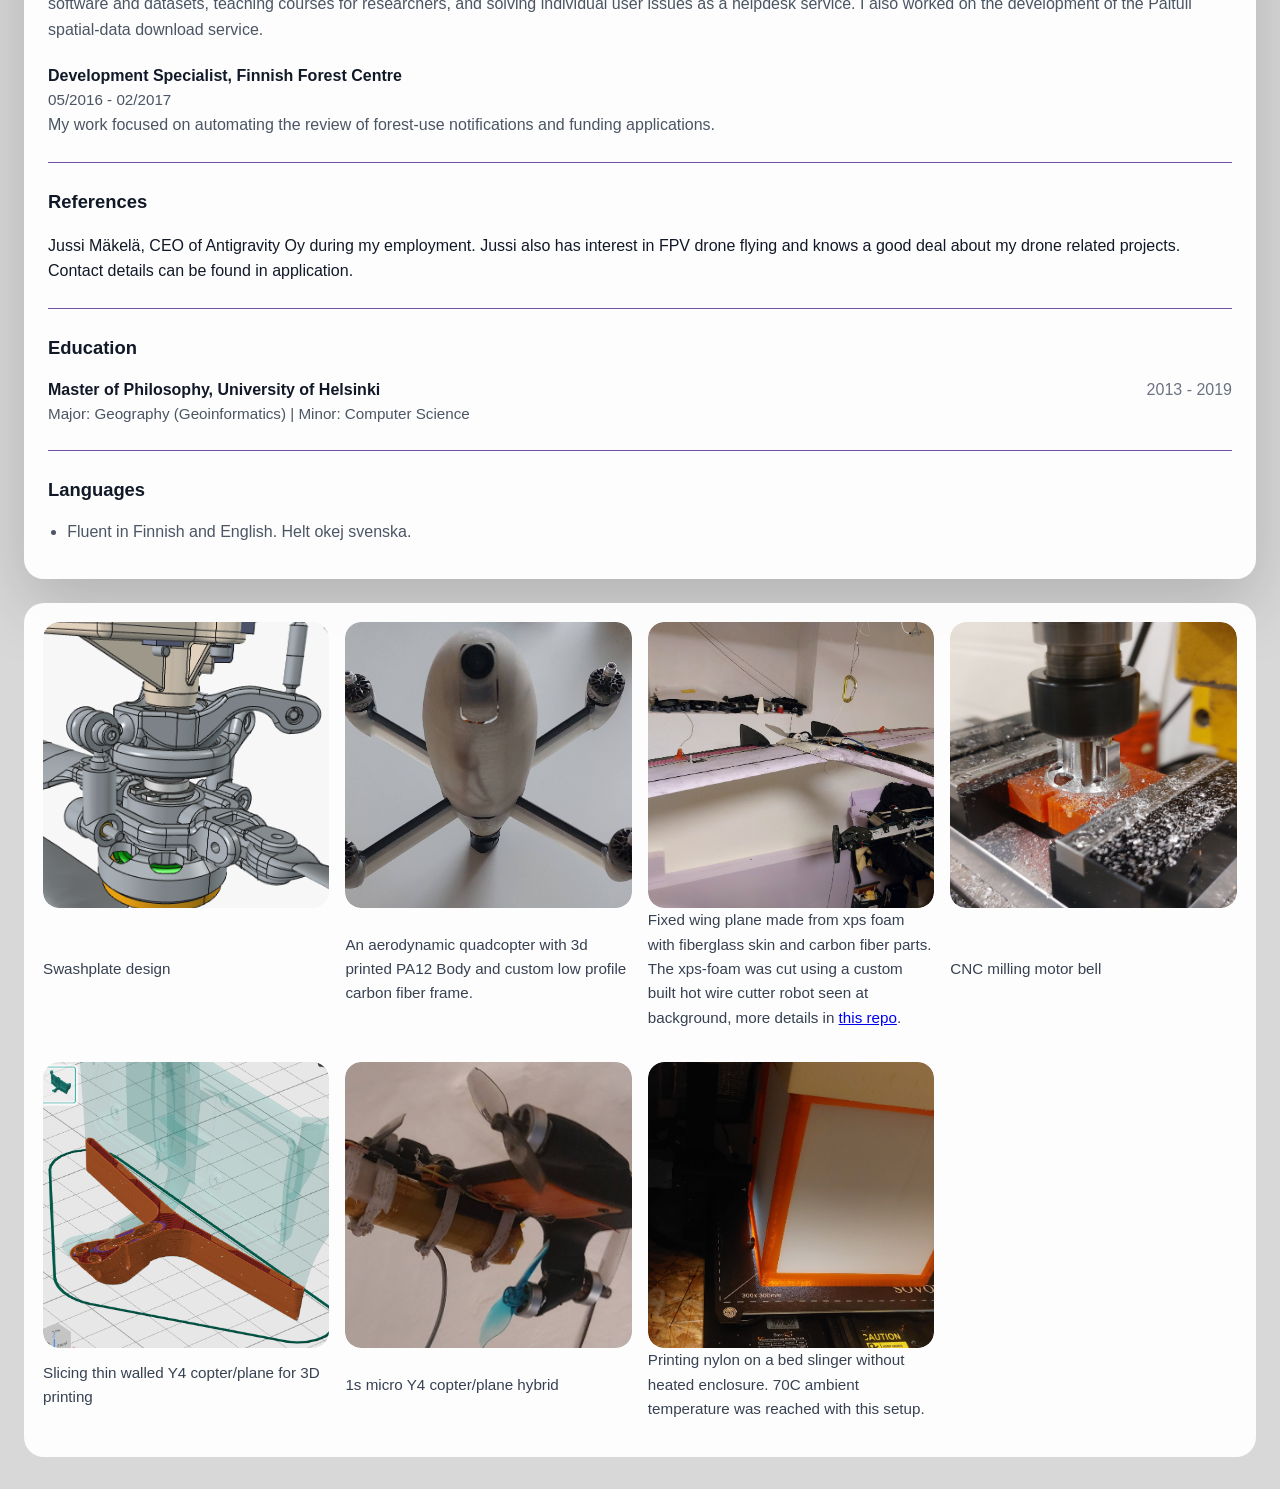
==== commit 6e91daa6: "add plane" ====
--- a/CV/index.html
+++ b/CV/index.html
@@ -51,6 +51,7 @@
             <ul class="cv-list">
               <li>CAD modelling (FreeCAD).</li>
               <li>3d printing slicers (Orca Slicer and PrusaSlicer).</li>
+              <li>Klipper 3d printer firmware. I have for example built a custom hot wire cutting robot that is operated with customized version of Klipper.</li>
               <li>CNC workflow: FreeCAD CAM and LinuxCNC. (Basics)</li>
               <li>Betaflight and INAV, including for example custom mixers and tuning, use of blackbox explorer etc.</li>
               <li>ArduPilot basics; I have tested basic usage but do not yet have experience with advanced autonomous flight modes.</li>
@@ -152,6 +153,10 @@
               <figure class="carousel-slide">
                 <img src="Interceptor.jpg" alt="Aerodynamic 3d printed shell">
                 <figcaption>An aerodynamic quadcopter with 3d printed PA12 Body and custom low profile carbon fiber frame.</figcaption>
+              </figure>              
+              <figure class="carousel-slide">
+                <img src="Plane.jpg" alt="Fixed wing plane.">
+                <figcaption>Fixed wing plane made from xps foam with fiberglass skin and carbon fiber parts. The xps-foam was cut using a custom built hot wire cutter robot seen at background, more details in <a href="https://github.com/elias-annila/HotwireSlicer" target="_blank">this repo</a>.</figcaption>
               </figure>
               <figure class="carousel-slide">
                 <img src="3AxisCNC.jpg" alt="CNC Milling">
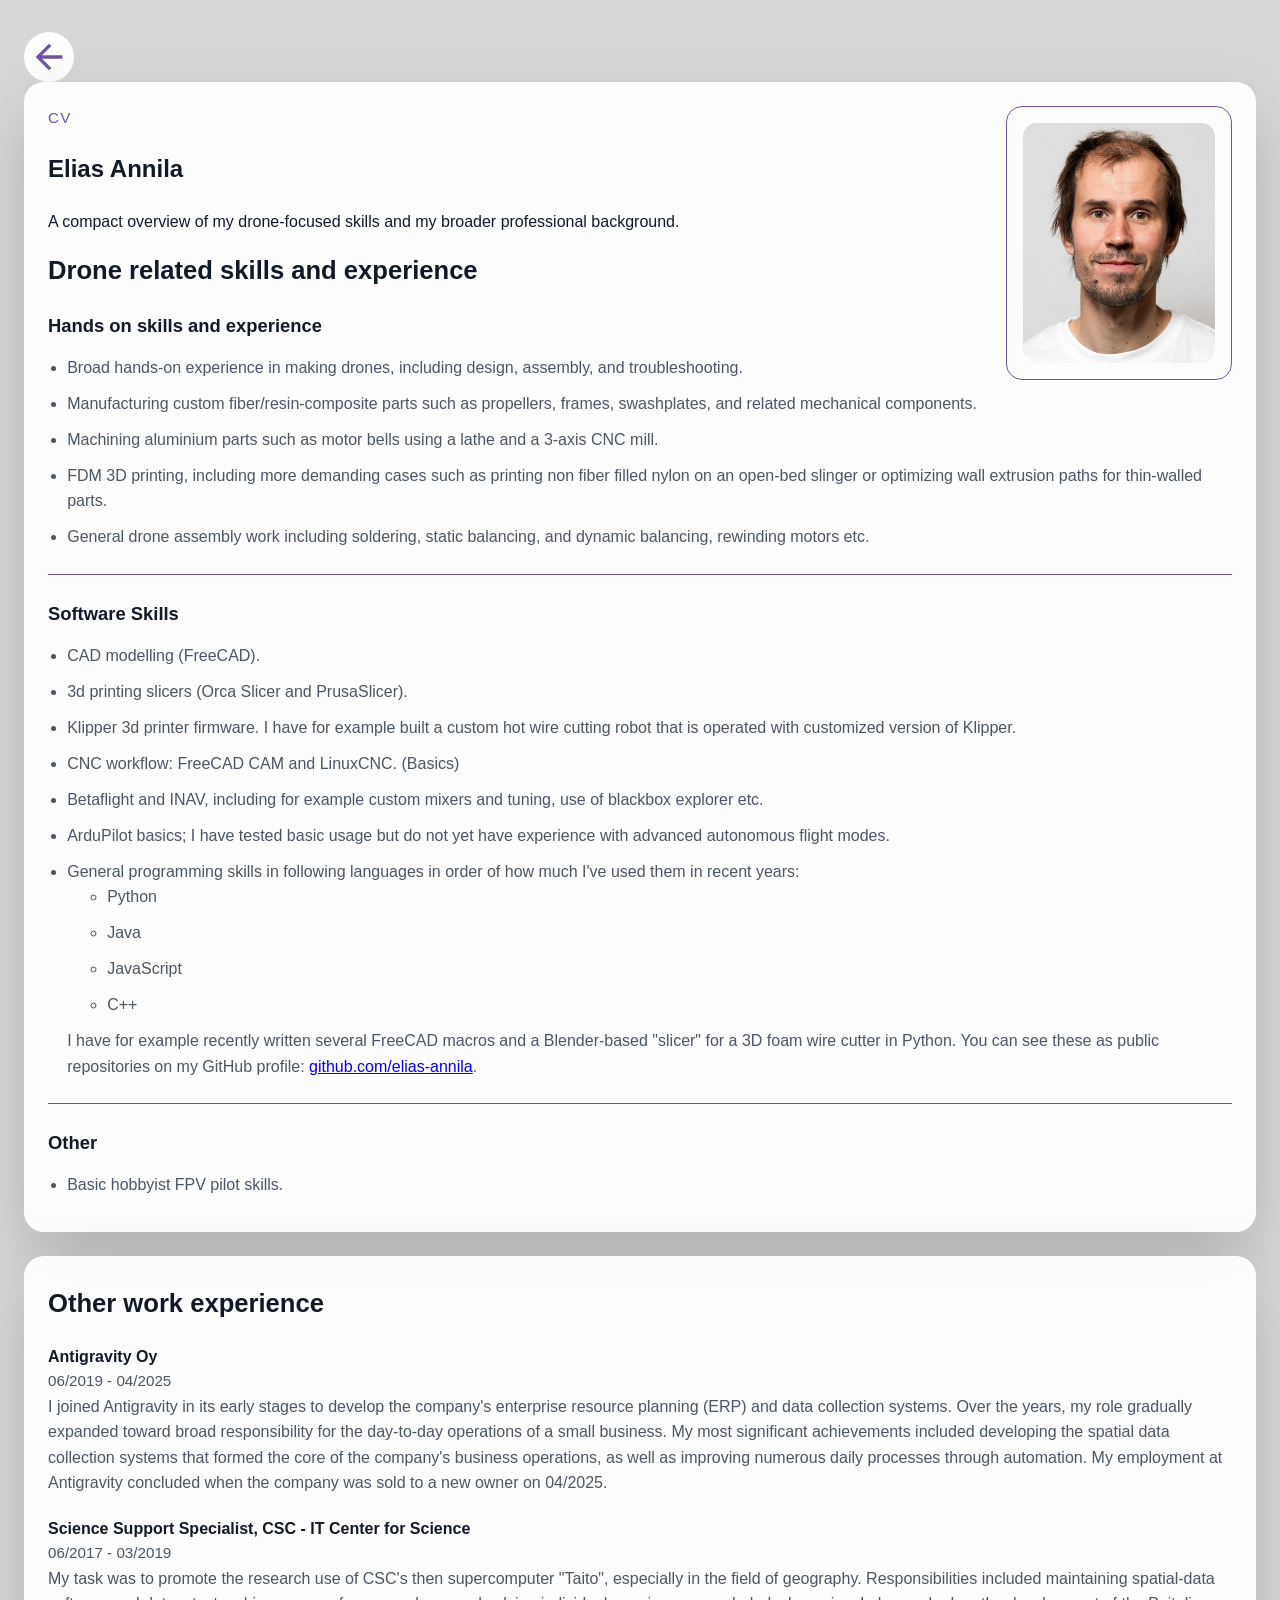
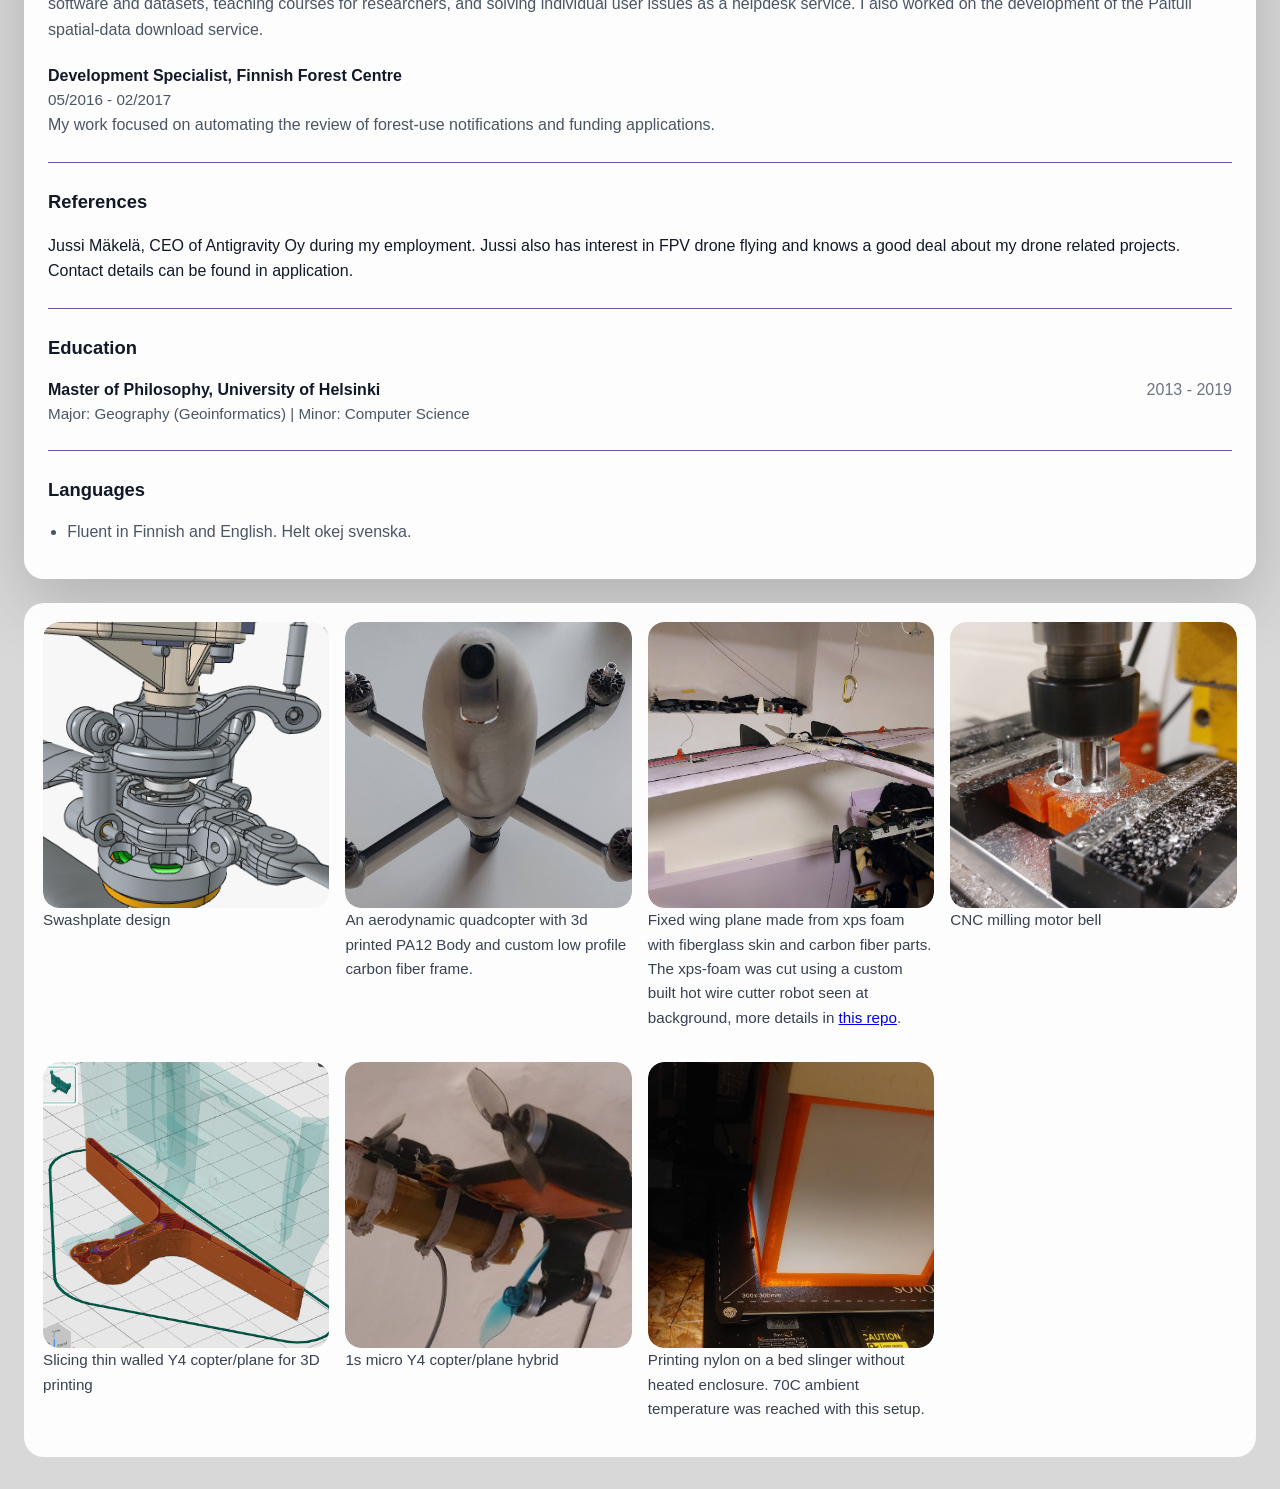
==== commit 0f452932: "edit drone image captions" ====
--- a/CV/index.html
+++ b/CV/index.html
@@ -39,7 +39,7 @@
             <h3>Hands on skills and experience</h3>
             <ul class="cv-list">
               <li>Broad hands-on experience in making drones, including design, assembly, and troubleshooting.</li>
-              <li>Manufacturing custom carbon-fiber parts such as propellers, frames, swashplates, and related mechanical components.</li>
+              <li>Manufacturing custom fiber/resin-composite parts such as propellers, frames, swashplates, and related mechanical components.</li>
               <li>Machining aluminium parts such as motor bells using a lathe and a 3-axis CNC mill.</li>
               <li>FDM 3D printing, including more demanding cases such as printing non fiber filled nylon on an open-bed slinger or optimizing wall extrusion paths for thin-walled parts.</li>
               <li>General drone assembly work including soldering, static balancing, and dynamic balancing, rewinding motors etc.</li>
--- a/styles.css
+++ b/styles.css
@@ -471,6 +471,7 @@
 .carousel-slide {
   margin: 0 0 1rem 0;
   display: grid;
+  align-content: baseline;
   padding: 0;
   min-width:240px;
 }
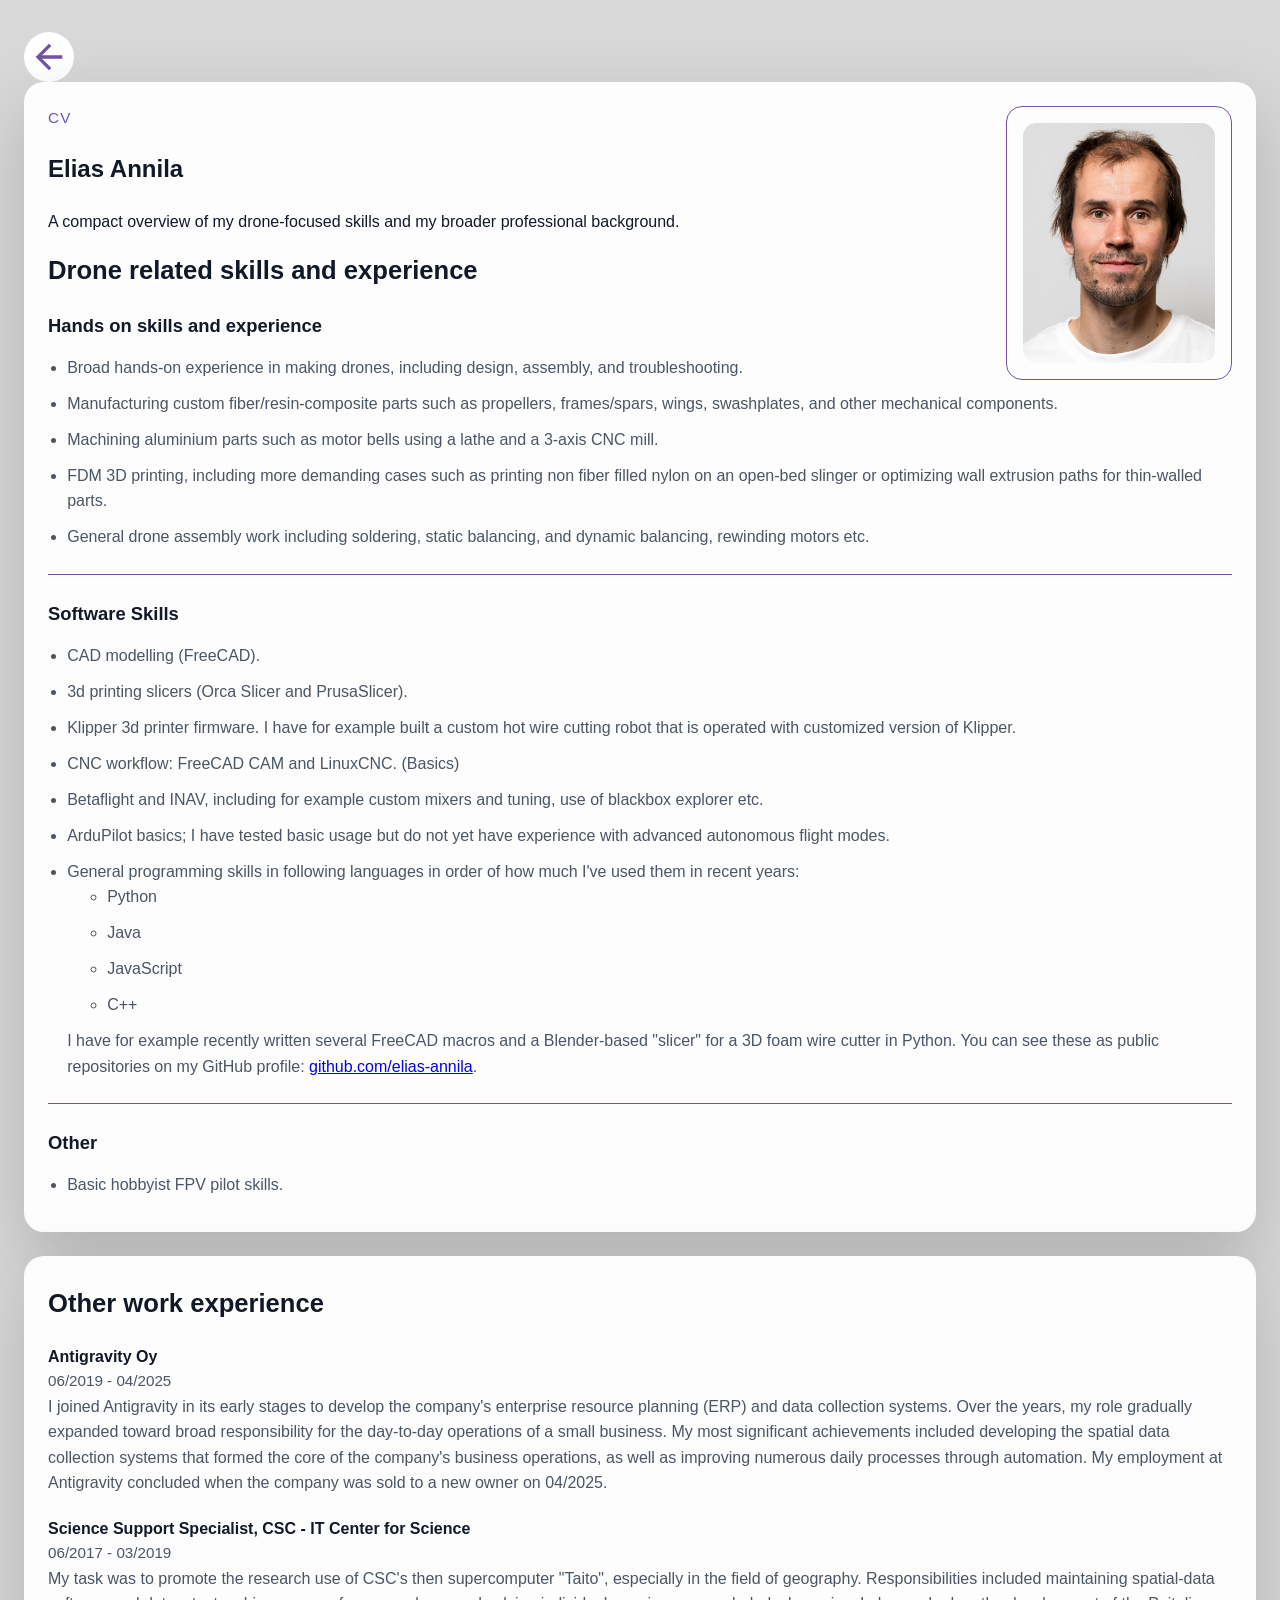
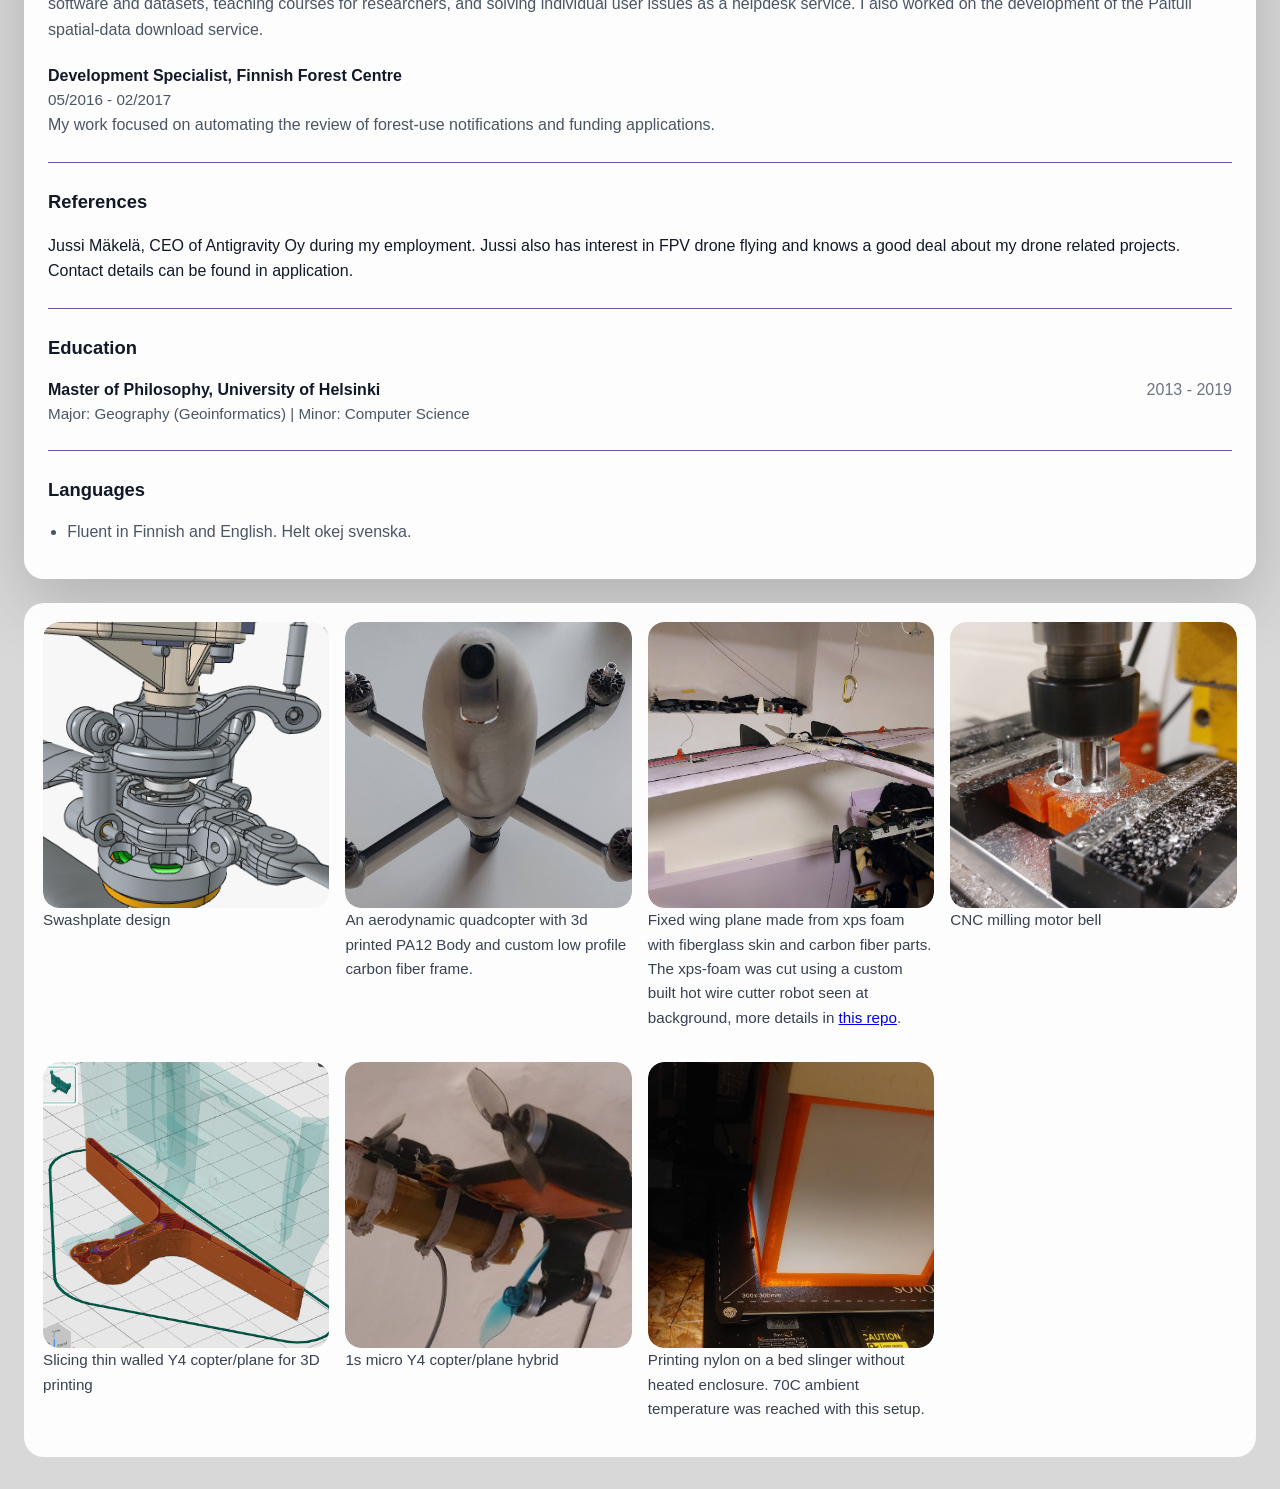
==== commit 69ef04f1: "edit drone image captions" ====
--- a/CV/index.html
+++ b/CV/index.html
@@ -39,7 +39,7 @@
             <h3>Hands on skills and experience</h3>
             <ul class="cv-list">
               <li>Broad hands-on experience in making drones, including design, assembly, and troubleshooting.</li>
-              <li>Manufacturing custom fiber/resin-composite parts such as propellers, frames, swashplates, and related mechanical components.</li>
+              <li>Manufacturing custom fiber/resin-composite parts such as propellers, frames/spars, wings, swashplates, and other mechanical components.</li>
               <li>Machining aluminium parts such as motor bells using a lathe and a 3-axis CNC mill.</li>
               <li>FDM 3D printing, including more demanding cases such as printing non fiber filled nylon on an open-bed slinger or optimizing wall extrusion paths for thin-walled parts.</li>
               <li>General drone assembly work including soldering, static balancing, and dynamic balancing, rewinding motors etc.</li>
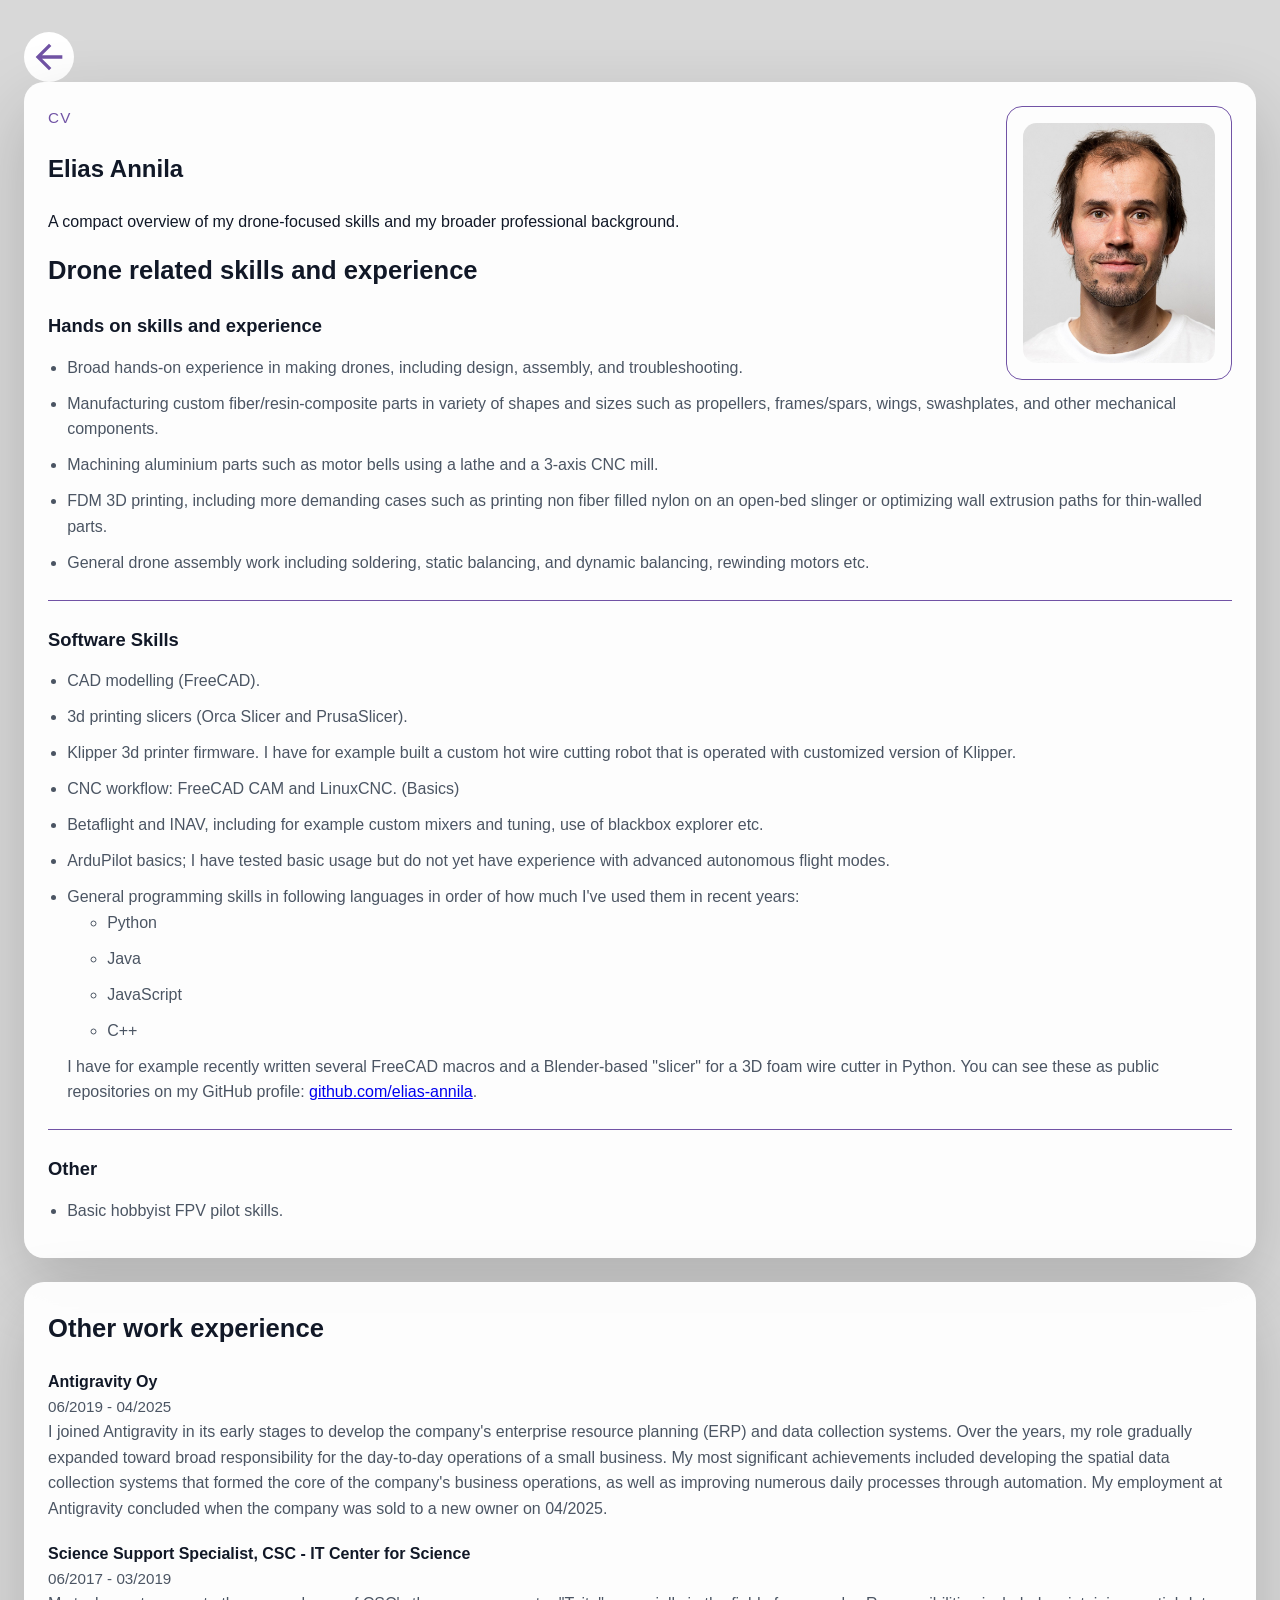
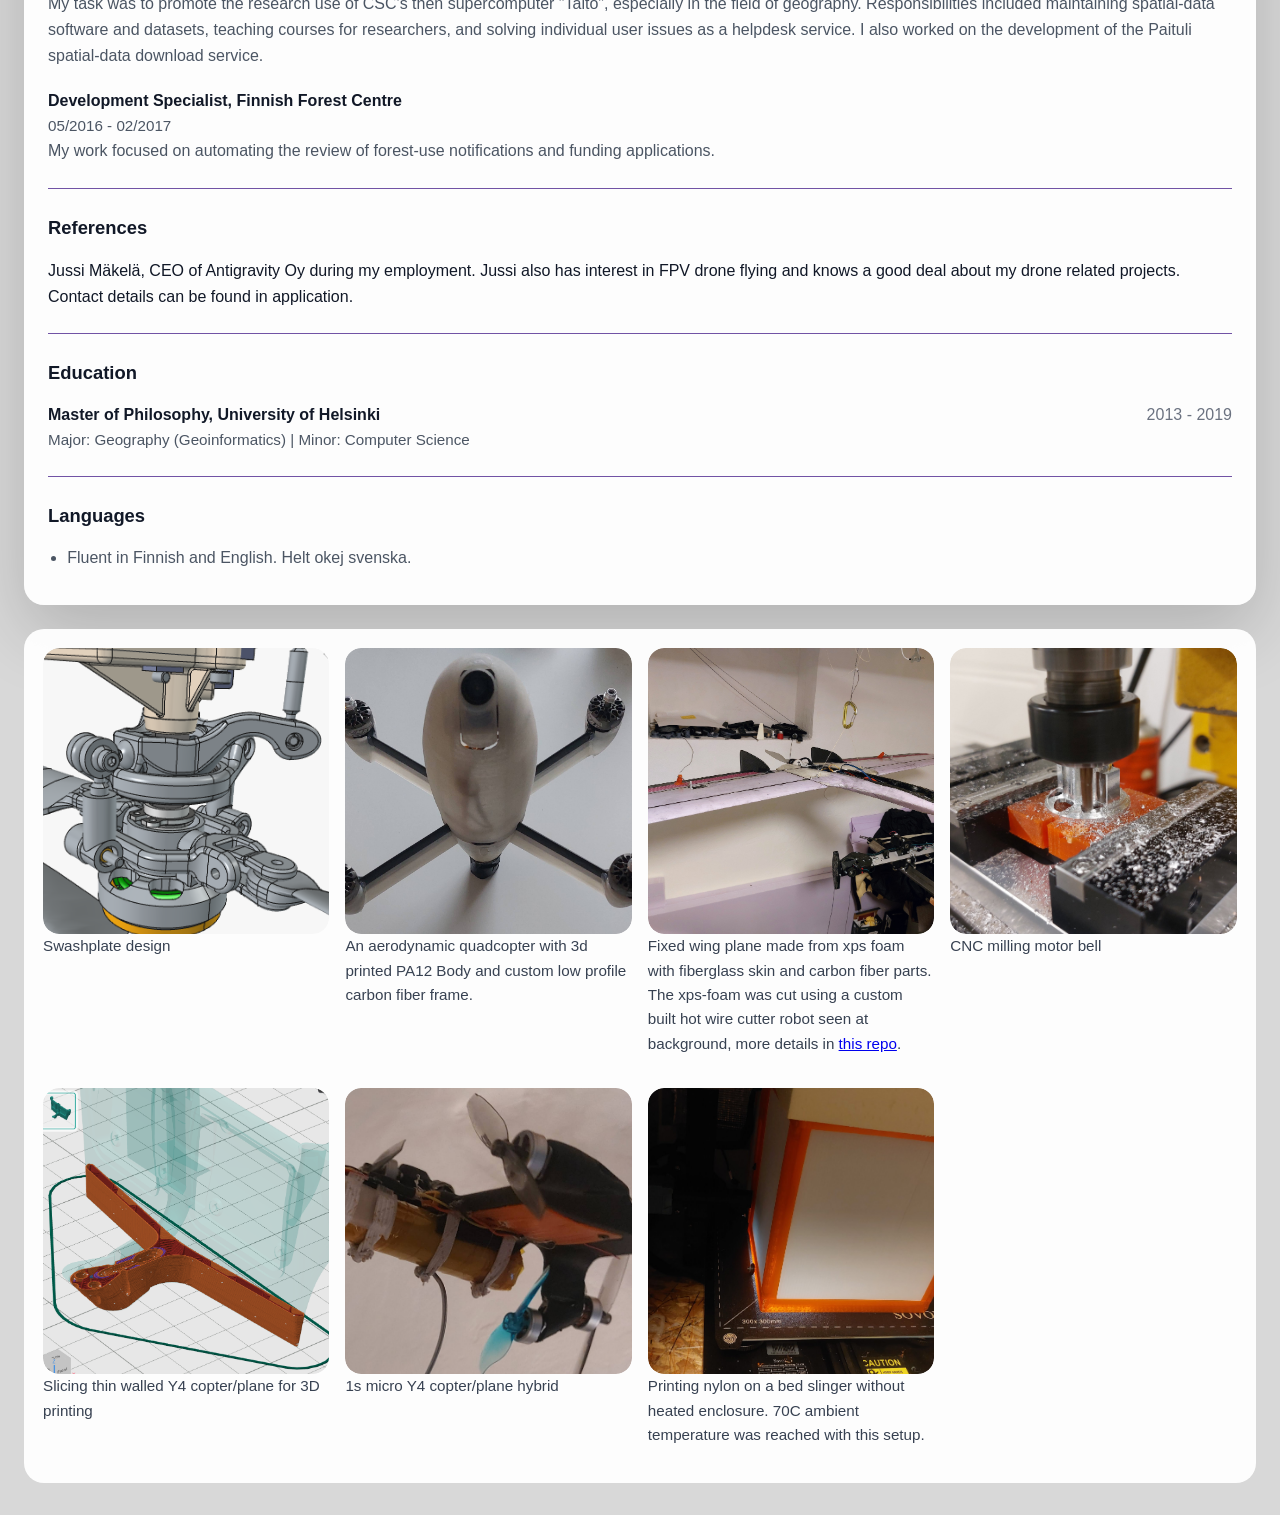
==== commit 2cd28c6f: "edit drone image captions" ====
--- a/CV/index.html
+++ b/CV/index.html
@@ -39,7 +39,7 @@
             <h3>Hands on skills and experience</h3>
             <ul class="cv-list">
               <li>Broad hands-on experience in making drones, including design, assembly, and troubleshooting.</li>
-              <li>Manufacturing custom fiber/resin-composite parts such as propellers, frames/spars, wings, swashplates, and other mechanical components.</li>
+              <li>Manufacturing custom fiber/resin-composite parts in variety of shapes and sizes such as propellers, frames/spars, wings, swashplates, and other mechanical components.</li>
               <li>Machining aluminium parts such as motor bells using a lathe and a 3-axis CNC mill.</li>
               <li>FDM 3D printing, including more demanding cases such as printing non fiber filled nylon on an open-bed slinger or optimizing wall extrusion paths for thin-walled parts.</li>
               <li>General drone assembly work including soldering, static balancing, and dynamic balancing, rewinding motors etc.</li>
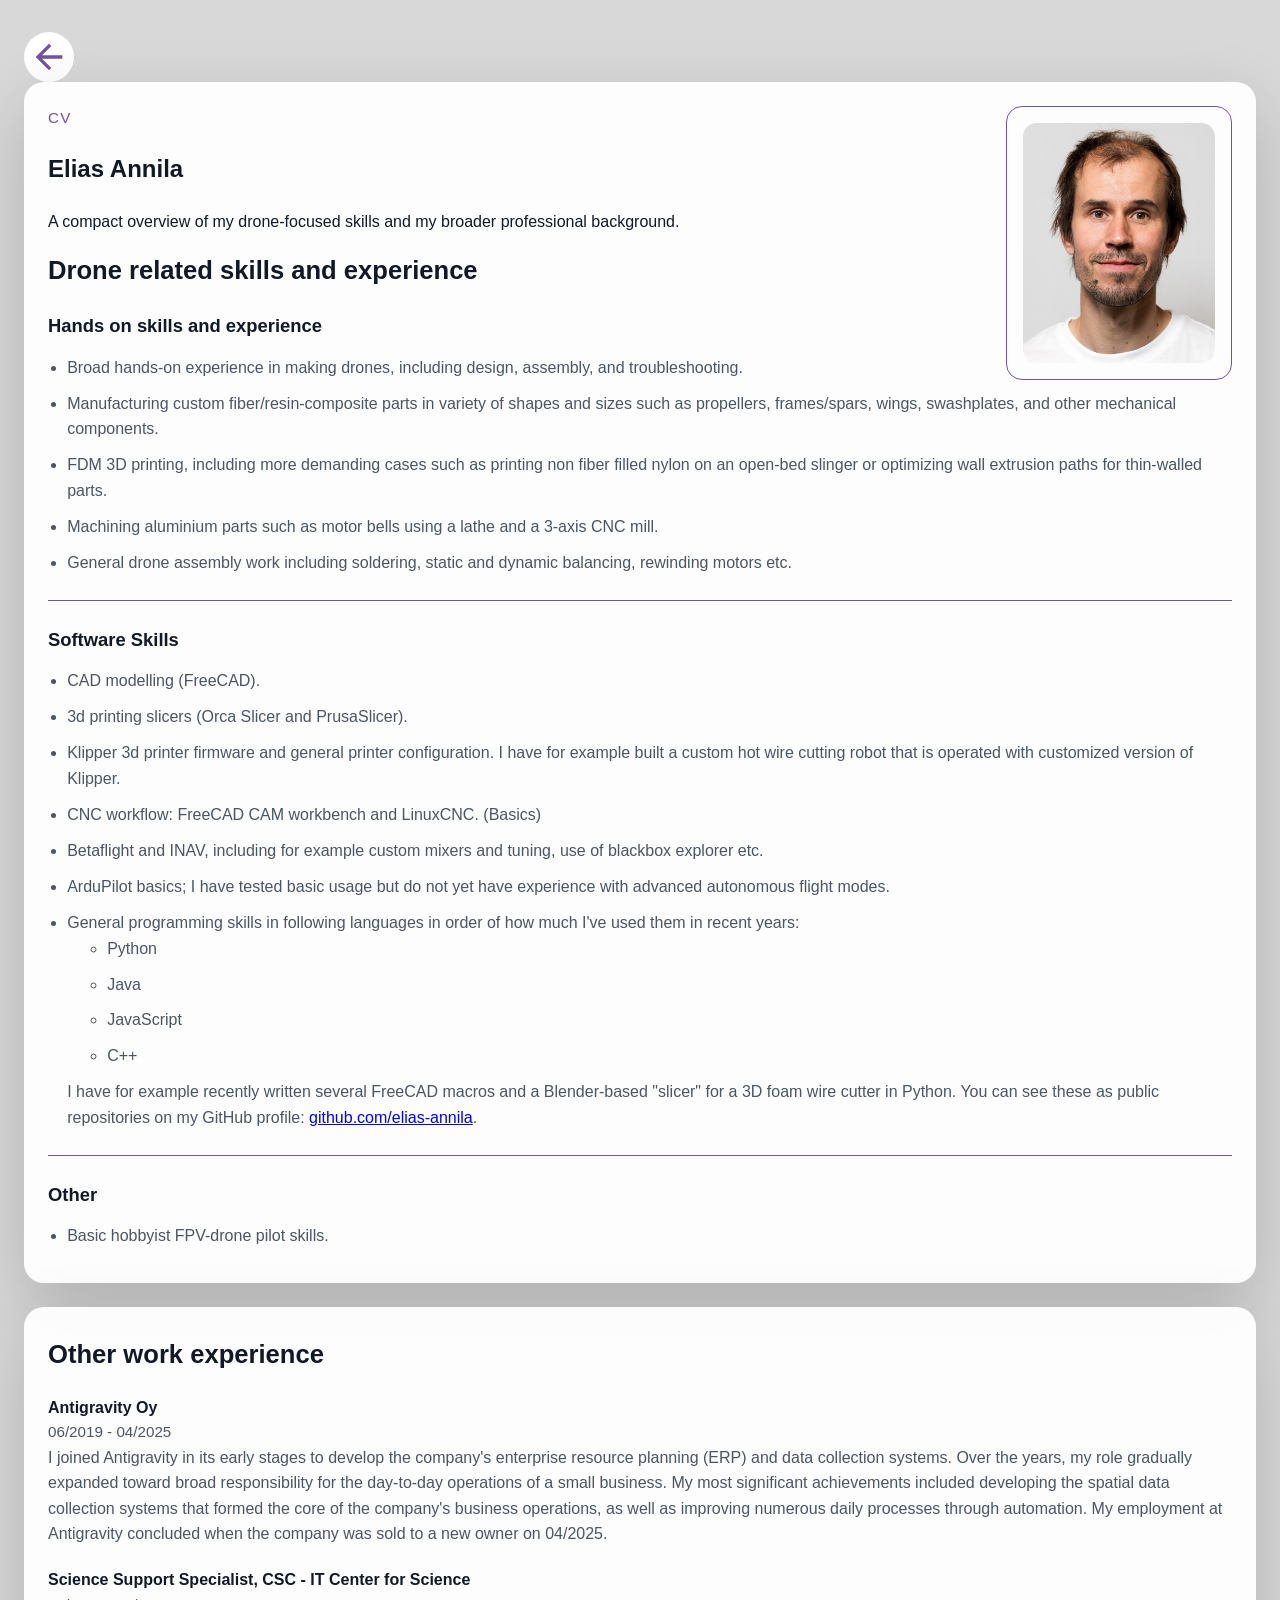
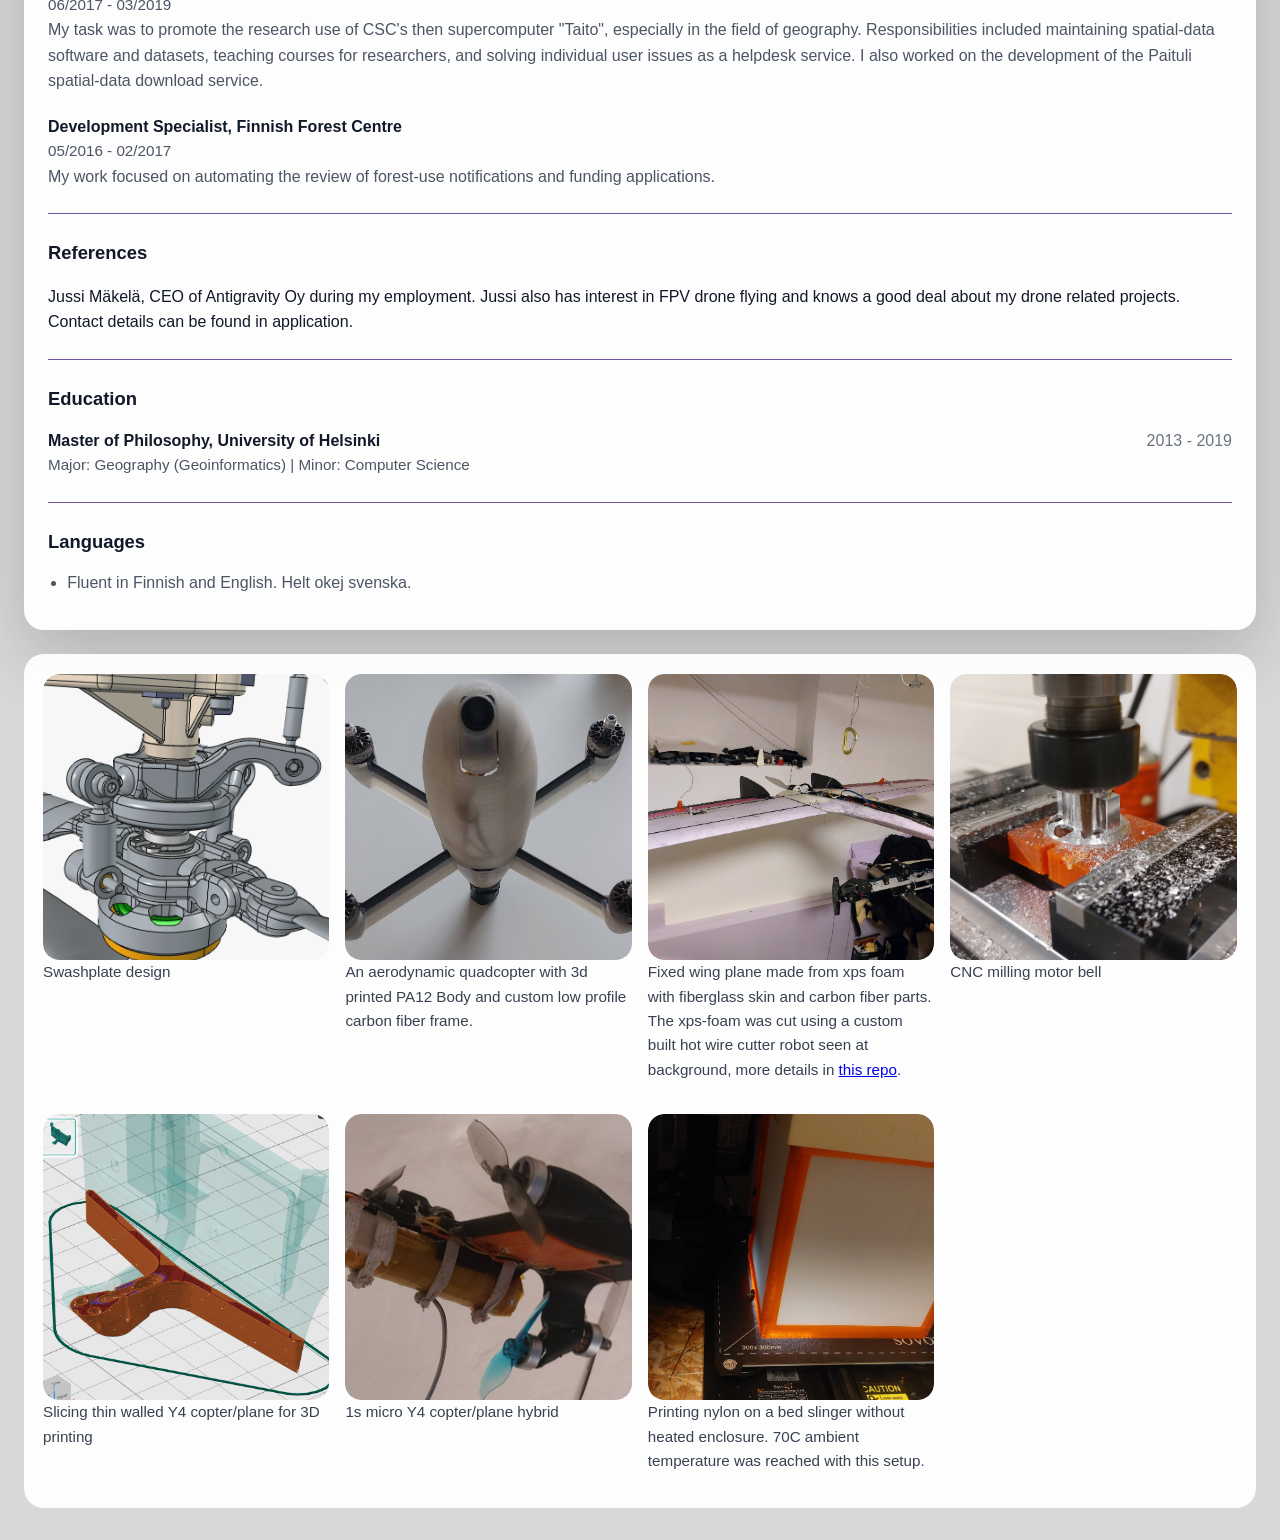
==== commit d3a9053c: "edit drone image captions" ====
--- a/CV/index.html
+++ b/CV/index.html
@@ -40,9 +40,9 @@
             <ul class="cv-list">
               <li>Broad hands-on experience in making drones, including design, assembly, and troubleshooting.</li>
               <li>Manufacturing custom fiber/resin-composite parts in variety of shapes and sizes such as propellers, frames/spars, wings, swashplates, and other mechanical components.</li>
+              <li>FDM 3D printing, including more demanding cases such as printing non fiber filled nylon on an open-bed slinger or optimizing wall extrusion paths for thin-walled parts.</li>
               <li>Machining aluminium parts such as motor bells using a lathe and a 3-axis CNC mill.</li>
-              <li>FDM 3D printing, including more demanding cases such as printing non fiber filled nylon on an open-bed slinger or optimizing wall extrusion paths for thin-walled parts.</li>
-              <li>General drone assembly work including soldering, static balancing, and dynamic balancing, rewinding motors etc.</li>
+              <li>General drone assembly work including soldering, static and dynamic balancing, rewinding motors etc.</li>
             </ul>
           </div>
 
@@ -51,8 +51,8 @@
             <ul class="cv-list">
               <li>CAD modelling (FreeCAD).</li>
               <li>3d printing slicers (Orca Slicer and PrusaSlicer).</li>
-              <li>Klipper 3d printer firmware. I have for example built a custom hot wire cutting robot that is operated with customized version of Klipper.</li>
-              <li>CNC workflow: FreeCAD CAM and LinuxCNC. (Basics)</li>
+              <li>Klipper 3d printer firmware and general printer configuration. I have for example built a custom hot wire cutting robot that is operated with customized version of Klipper.</li>
+              <li>CNC workflow: FreeCAD CAM workbench and LinuxCNC. (Basics)</li>
               <li>Betaflight and INAV, including for example custom mixers and tuning, use of blackbox explorer etc.</li>
               <li>ArduPilot basics; I have tested basic usage but do not yet have experience with advanced autonomous flight modes.</li>
               <li>General programming skills in following languages in order of how much I've used them in recent years:
@@ -70,7 +70,7 @@
           <div class="cv-block">
             <h3>Other</h3>
             <ul class="cv-list">
-              <li>Basic hobbyist FPV pilot skills.</li>
+              <li>Basic hobbyist FPV-drone pilot skills.</li>
             </ul>
           </div>
 
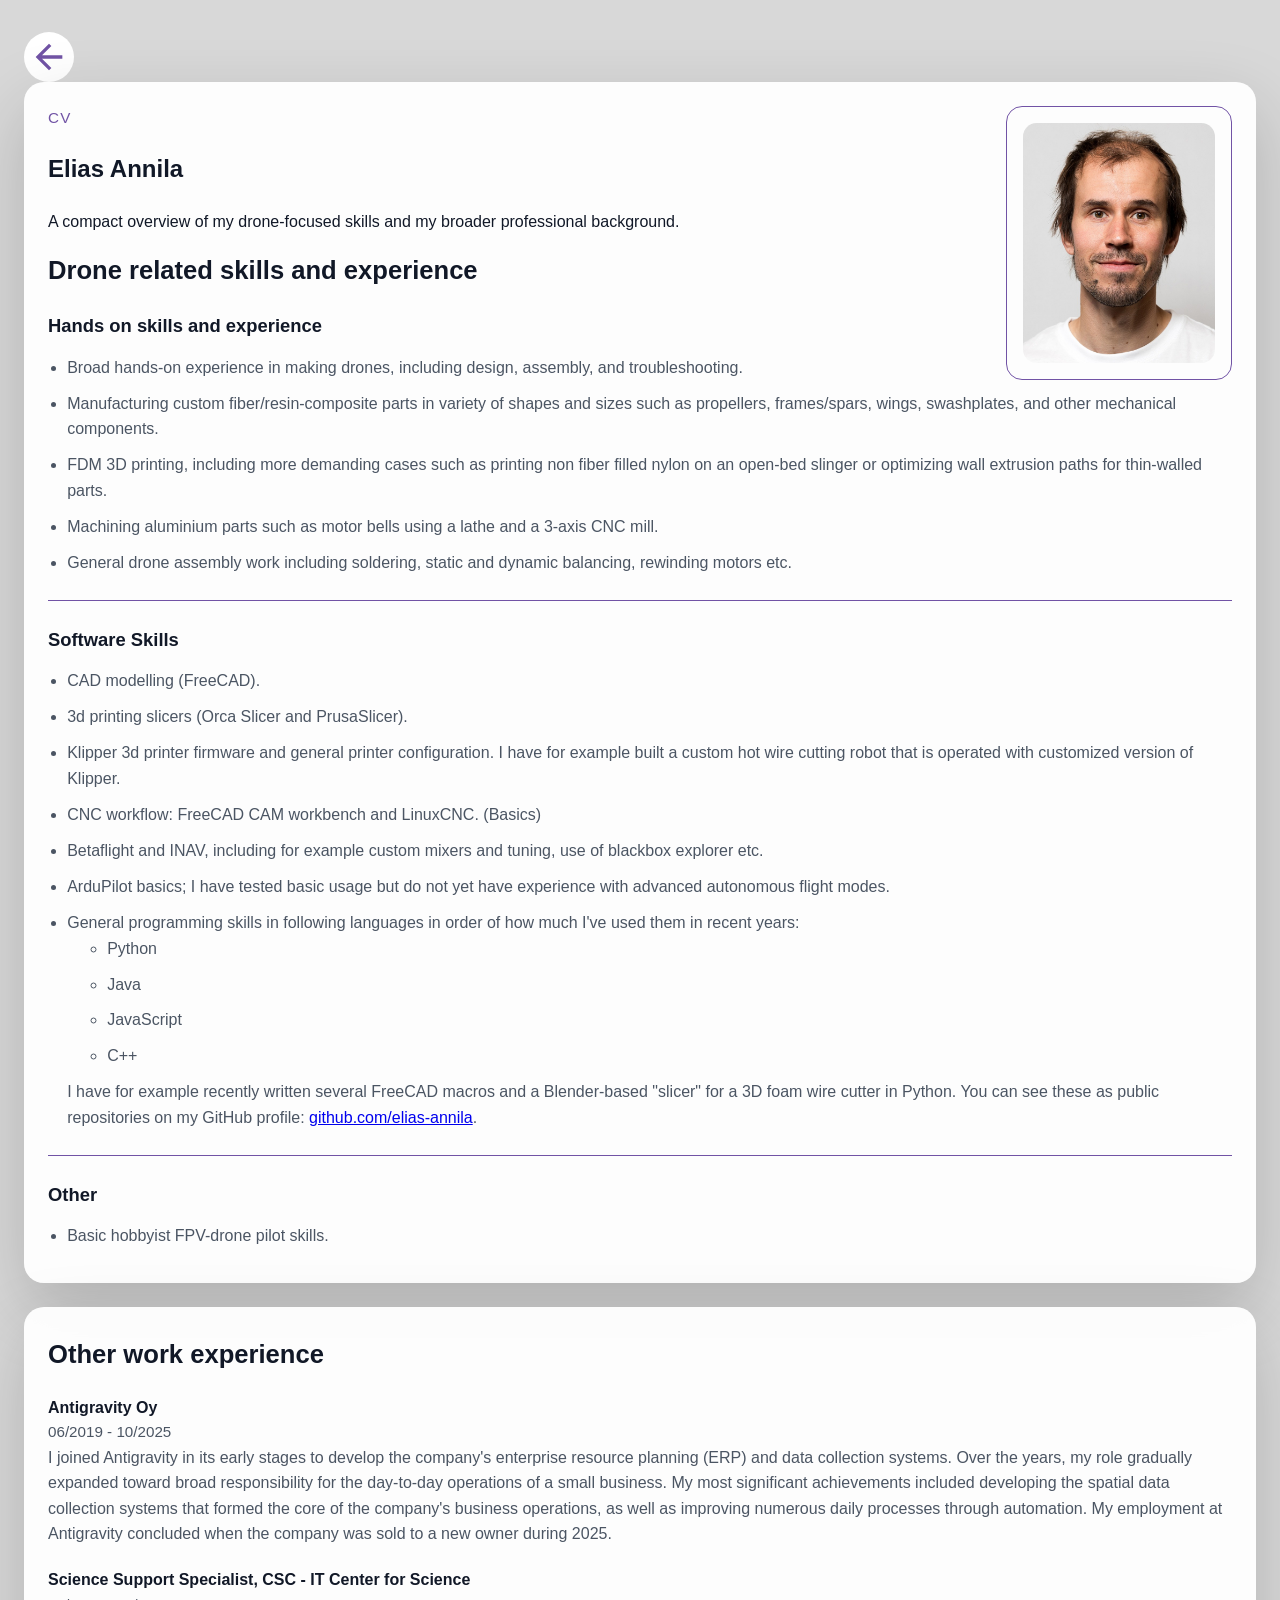
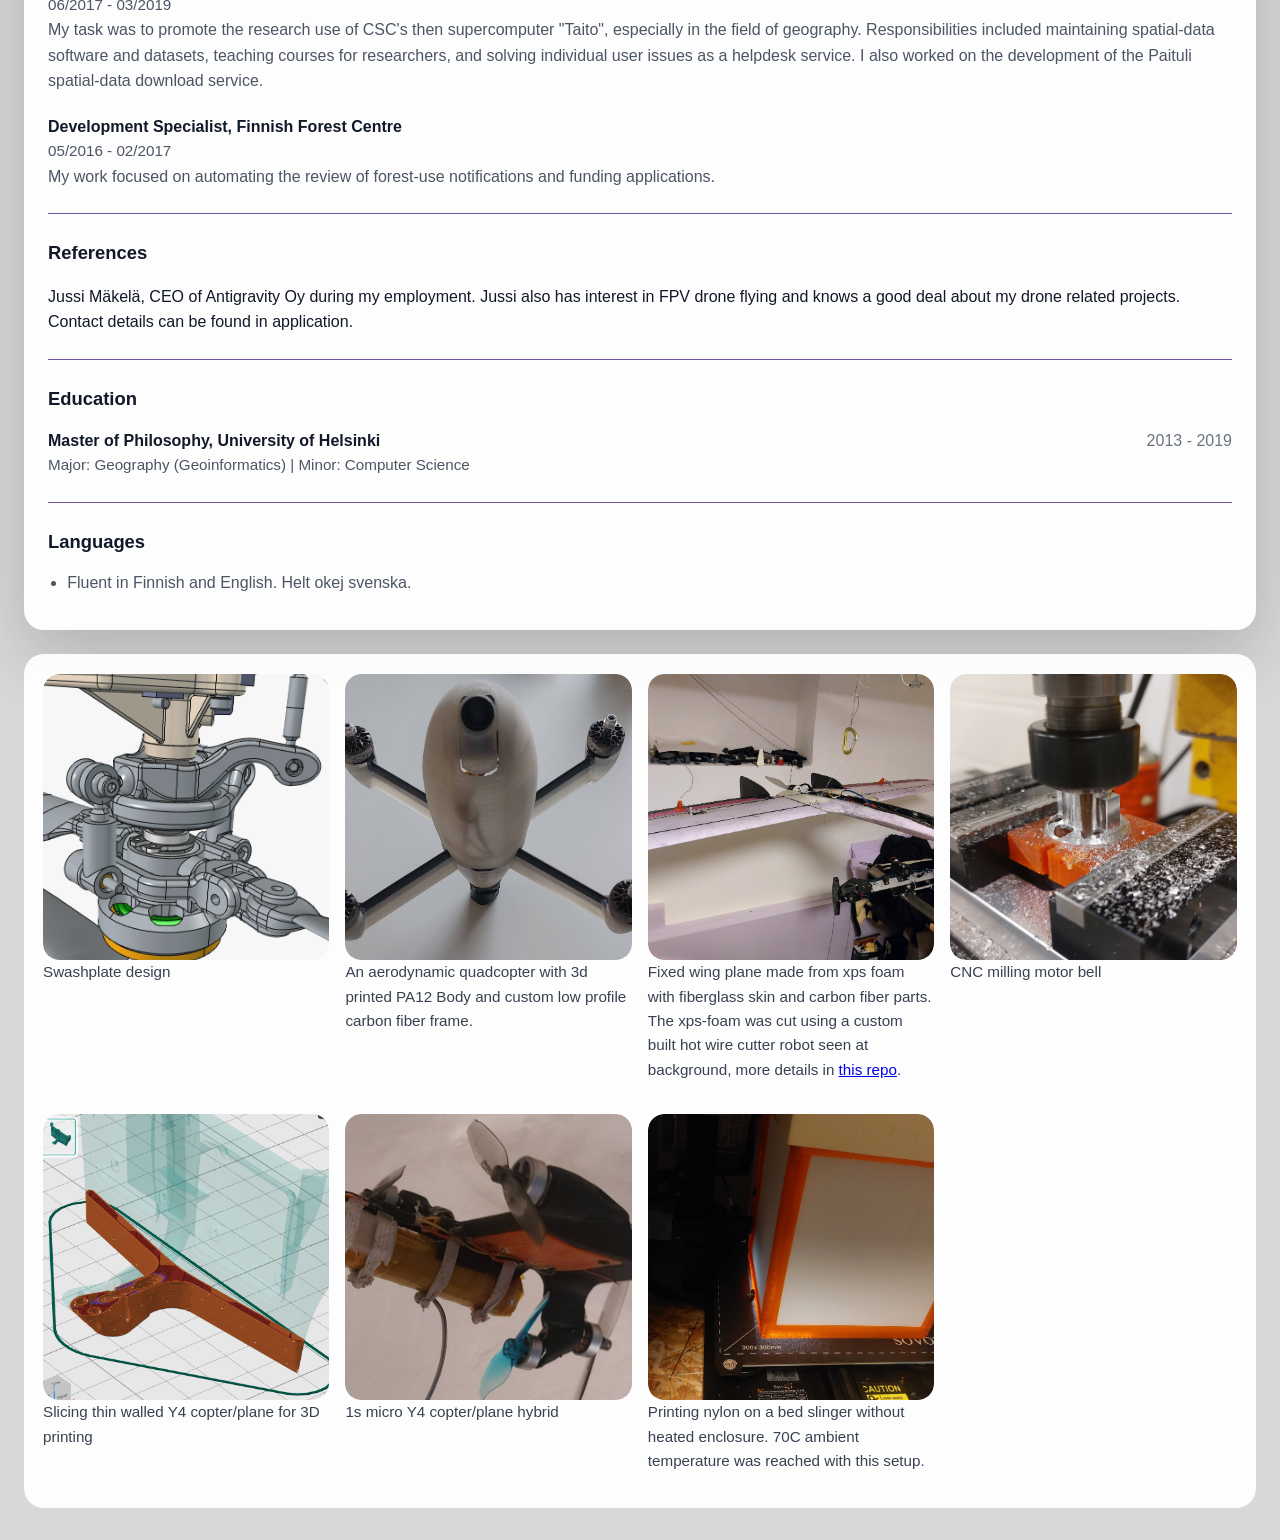
==== commit 381380f7: "edit cv" ====
--- a/CV/index.html
+++ b/CV/index.html
@@ -87,13 +87,13 @@
               <div class="cv-entry-header">
                 <h4>Antigravity Oy</h4>
               </div>
-              <p class="cv-entry-meta">06/2019 - 04/2025</p>
+              <p class="cv-entry-meta">06/2019 - 10/2025</p>
               <p>
                I joined Antigravity in its early stages to develop the company's enterprise resource planning (ERP) and data collection systems. Over the years, my role gradually expanded toward broad responsibility for the day-to-day operations of a small business.
                 My most significant achievements included developing the spatial data collection systems that
                 formed the core of the company's business operations, as well as improving numerous daily
                 processes through automation. My employment at Antigravity concluded when the company was
-                sold to a new owner on 04/2025.
+                sold to a new owner during 2025.
               </p>
              
             </article>
